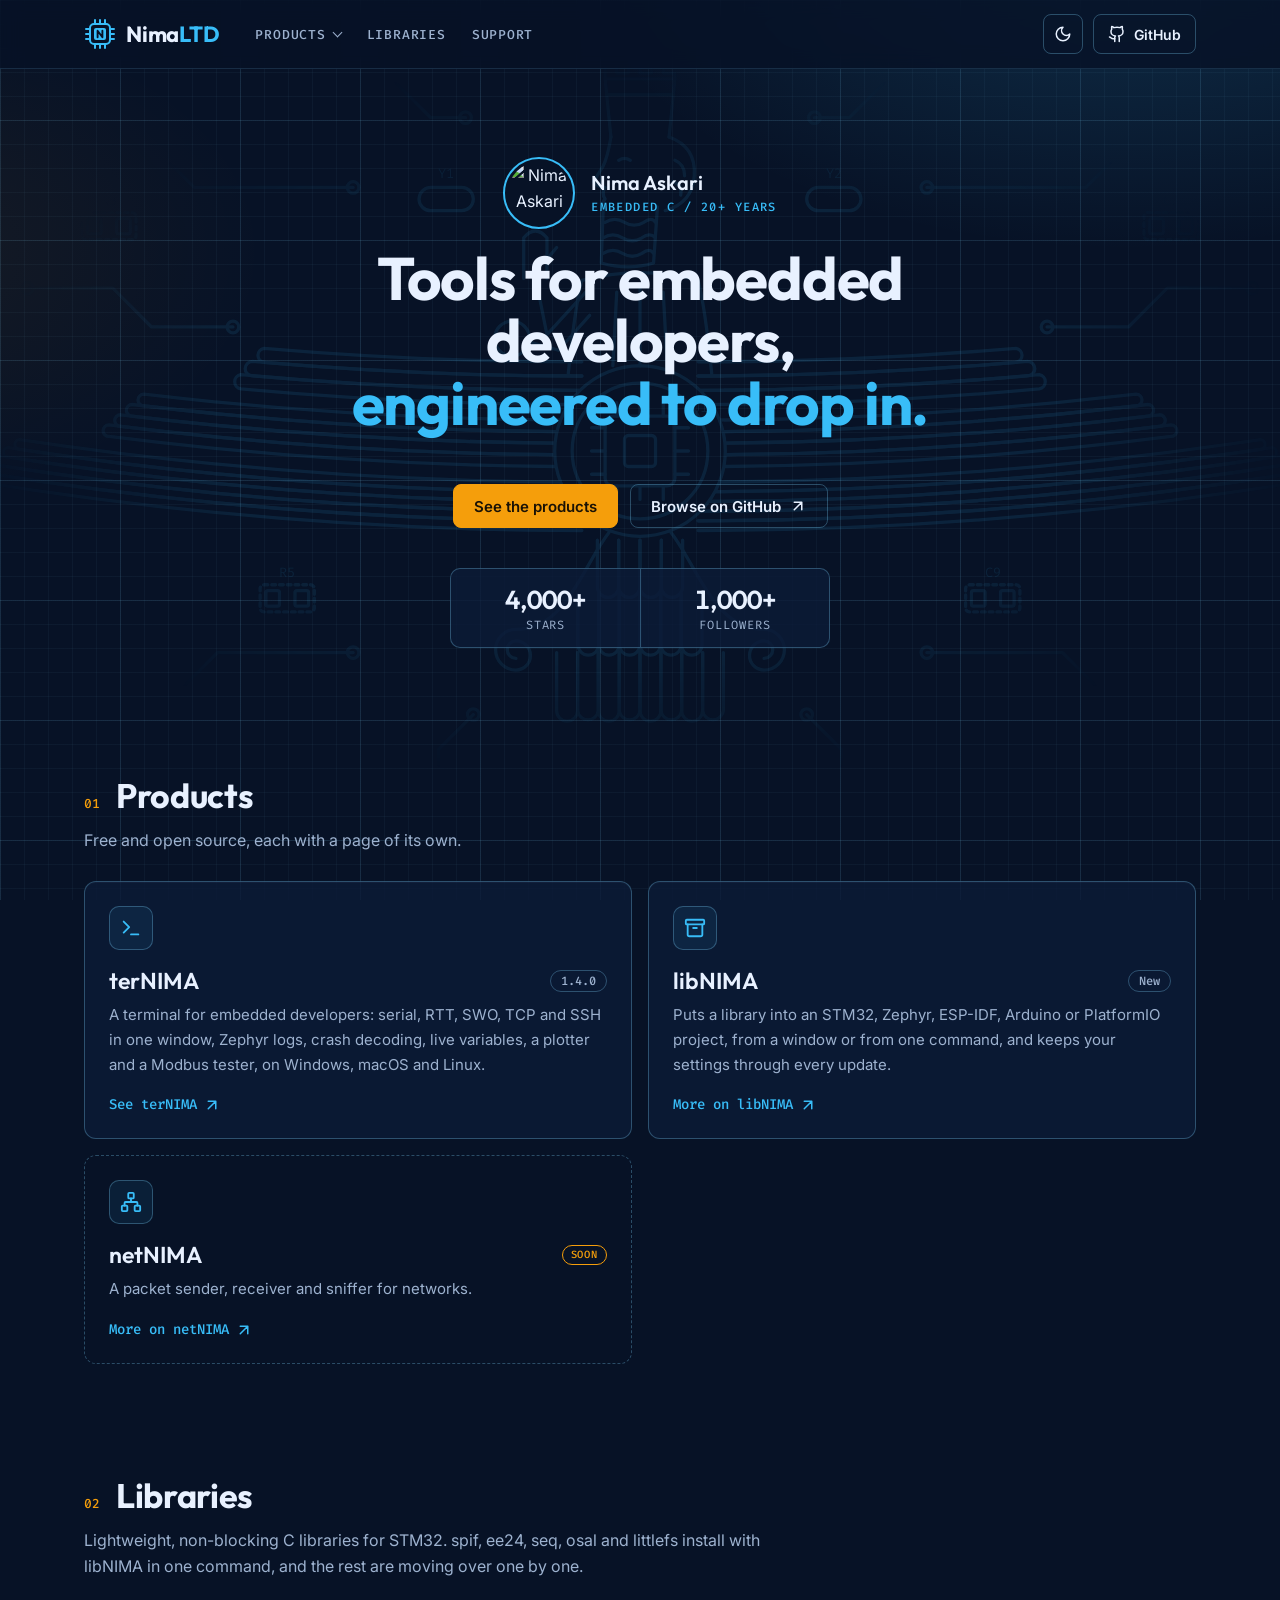
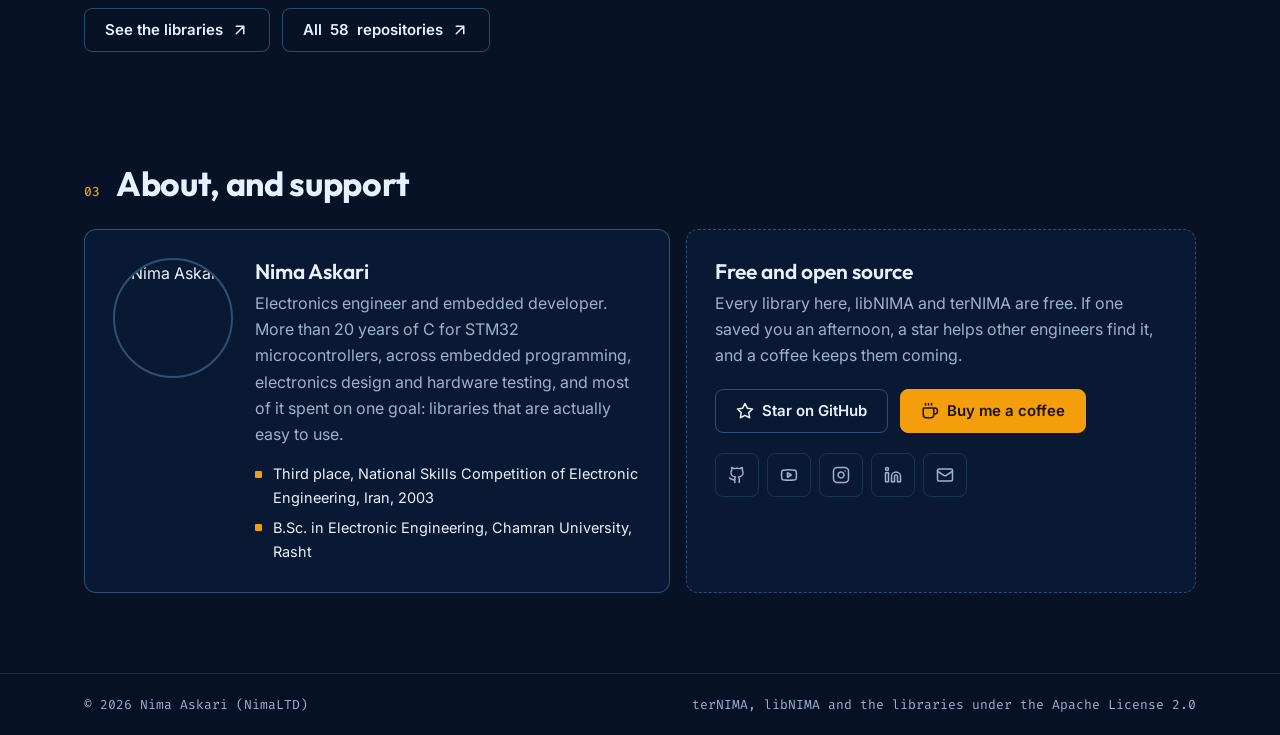
==== index.html @ 850c551d "lib-installer off the site: libNIMA takes its place Its two old addresses lead to the libNIMA page, " ====
<!doctype html>
<html lang="en">
<head>
<meta charset="utf-8">
<meta name="viewport" content="width=device-width, initial-scale=1">
<title>Nima Askari (NimaLTD) | terNIMA, libNIMA and embedded C libraries</title>
<meta name="description" content="terNIMA, a serial, RTT, SWO and TCP terminal for embedded developers, libNIMA, which puts a library into an STM32, Zephyr, ESP-IDF, Arduino or PlatformIO project with one command, and non-blocking C libraries for STM32. libNIMA and netNIMA are coming.">
<meta name="author" content="Nima Askari">
<link rel="canonical" href="https://nimaltd.github.io/">
<meta property="og:type" content="website">
<meta property="og:url" content="https://nimaltd.github.io/">
<meta property="og:title" content="Nima Askari (NimaLTD) | terNIMA, libNIMA and embedded C libraries">
<meta property="og:description" content="terNIMA, a serial, RTT, SWO and TCP terminal for embedded developers, libNIMA, which puts a library into an STM32, Zephyr, ESP-IDF, Arduino or PlatformIO project with one command, and non-blocking C libraries for STM32. libNIMA and netNIMA are coming.">
<meta property="og:image" content="https://github.com/nimaltd.png">
<meta name="twitter:card" content="summary">
<meta name="theme-color" content="#071226">
<link rel="icon" href="/assets/favicon.svg" type="image/svg+xml">
<script>
  /* Before anything is drawn, so the page never flashes the other theme. */
  document.documentElement.classList.add("js");
  try { var t = localStorage.getItem("theme"); if (t === "light" || t === "dark") document.documentElement.dataset.theme = t; } catch (e) {}
</script>
<script>
  /* Each product had its part of this page before: its old links lead to its own page now. */
  (function () {
    var moved = { ternima: "/ternima/", installers: "/libnima/", "your-library": "/libnima/",
      stm32: "/libnima/", zephyr: "/libnima/", esp32: "/libnima/",
      arduino: "/libnima/", pio: "/libnima/" };
    var to = moved[location.hash.slice(1)];
    if (to) location.replace(to);
  })();
</script>
<link rel="preconnect" href="https://fonts.googleapis.com">
<link rel="preconnect" href="https://fonts.gstatic.com" crossorigin>
<link href="https://fonts.googleapis.com/css2?family=Fira+Code:wght@400;500&family=Inter:wght@400;500;600&family=Outfit:wght@500;600;700&display=swap" rel="stylesheet">
<!-- ?v= is the version of the files in /assets: when one of them changes, raise it everywhere in the site at once, site.js too, so that no page is shown with an old copy of one. -->
<link rel="stylesheet" href="/assets/site.css?v=3">
<script src="/assets/site.js?v=3" defer></script>
</head>
<body>

<a class="skip" href="#main">Skip to the content</a>
<svg class="faravahar" viewBox="150 90 700 380" aria-hidden="true" focusable="false"><use href="/assets/faravahar.svg?v=3#faravahar"/></svg>

<!-- The same header is on every page: a change to the menu goes into each. -->
<header class="nav">
  <div class="wrap nav-row">
    <a class="logo" href="/" aria-label="NimaLTD, the home page">
      <svg class="mark" viewBox="0 0 32 32" aria-hidden="true" focusable="false">
        <path class="mark-pins" d="M11 2v4M16 2v4M21 2v4M11 26v4M16 26v4M21 26v4M2 11h4M2 16h4M2 21h4M26 11h4M26 16h4M26 21h4"/>
        <rect class="mark-body" x="6" y="6" width="20" height="20" rx="4"/>
        <rect class="mark-die" x="10" y="10" width="12" height="12" rx="2"/>
        <path class="mark-n" d="M13.6 19.2v-6.4l4.8 6.4v-6.4"/>
      </svg>
      <span class="word">Nima<em>LTD</em></span>
    </a>
    <nav class="nav-links" id="nav-links" aria-label="Site">
      <details class="menu-products">
        <summary>Products</summary>
        <ul class="menu-products-list">
          <li><a href="/ternima/"><b>terNIMA</b><span>A terminal for embedded developers</span></a></li>
          <li><a href="/libnima/"><b>libNIMA</b><span>A library into any project, from a window or a command</span></a></li>
          <li><a href="/netnima/"><b>netNIMA <em class="soon">Soon</em></b><span>Send, receive and sniff network packets</span></a></li>
        </ul>
      </details>
      <a href="/libraries/">Libraries</a>
      <a href="/#support">Support</a>
    </nav>
    <div class="nav-tools">
      <button class="icon-btn" id="theme" type="button" aria-label="Switch to the light theme">
        <svg class="ico ico-sun"><use href="/assets/icons.svg?v=3#i-sun"/></svg><svg class="ico ico-moon"><use href="/assets/icons.svg?v=3#i-moon"/></svg>
      </button>
      <a class="btn ghost small" href="https://github.com/nimaltd"><svg class="ico"><use href="/assets/icons.svg?v=3#i-github"/></svg><span>GitHub</span></a>
      <button class="icon-btn menu-btn" id="menu" type="button" aria-label="Open the menu" aria-expanded="false" aria-controls="nav-links">
        <svg class="ico"><use href="/assets/icons.svg?v=3#i-menu"/></svg>
      </button>
    </div>
  </div>
</header>

<main id="main">
  <section class="hero wrap" id="top">
    <div class="hero-text">
      <div class="who">
        <img src="https://github.com/nimaltd.png?size=200" width="72" height="72" alt="Nima Askari">
        <div><b>Nima Askari</b><span>Embedded C / 20+ years</span></div>
      </div>
      <h1>Tools for embedded developers, <span>engineered to drop in.</span></h1>
      <div class="ctas">
        <a class="btn amber" href="#products">See the products</a>
        <a class="btn ghost" href="https://github.com/nimaltd?tab=repositories">Browse on GitHub <svg class="ico"><use href="/assets/icons.svg?v=3#i-arrow"/></svg></a>
      </div>
      <dl class="meta">
        <div><dt>stars</dt><dd data-stat="stars">4,000+</dd></div>
        <div><dt>followers</dt><dd data-stat="followers">1,000+</dd></div>
      </dl>
    </div>
  </section>

  <section class="wrap sect" id="products">
    <div class="shead"><span class="n">01</span><h2>Products</h2></div>
    <p class="sub">Free and open source, each with a page of its own.</p>
    <div class="product-grid">
      <a class="product" href="/ternima/">
        <span class="product-icon"><svg class="ico"><use href="/assets/icons.svg?v=3#i-terminal"/></svg></span>
        <h3>terNIMA <span class="tag"><span data-ternima="version">1.4.0</span></span></h3>
        <p>A terminal for embedded developers: serial, RTT, SWO, TCP and SSH in one window, Zephyr logs, crash decoding, live variables, a plotter and a Modbus tester, on Windows, macOS and Linux.</p>
        <span class="next-go">See terNIMA <svg class="ico"><use href="/assets/icons.svg?v=3#i-arrow"/></svg></span>
      </a>
      <a class="product" href="/libnima/">
        <span class="product-icon"><svg class="ico"><use href="/assets/icons.svg?v=3#i-source"/></svg></span>
        <h3>libNIMA <span class="tag">New</span></h3>
        <p>Puts a library into an STM32, Zephyr, ESP-IDF, Arduino or PlatformIO project, from a window or from one command, and keeps your settings through every update.</p>
        <span class="next-go">More on libNIMA <svg class="ico"><use href="/assets/icons.svg?v=3#i-arrow"/></svg></span>
      </a>
      <a class="product later" href="/netnima/">
        <span class="product-icon"><svg class="ico"><use href="/assets/icons.svg?v=3#i-network"/></svg></span>
        <h3>netNIMA <em class="soon">Soon</em></h3>
        <p>A packet sender, receiver and sniffer for networks.</p>
        <span class="next-go">More on netNIMA <svg class="ico"><use href="/assets/icons.svg?v=3#i-arrow"/></svg></span>
      </a>
    </div>
  </section>

  <section class="wrap sect" id="libraries">
    <div class="shead"><span class="n">02</span><h2>Libraries</h2></div>
    <p class="sub">Lightweight, non-blocking C libraries for STM32. spif, ee24, seq, osal and littlefs install with <span class="nw">libNIMA</span> in one command, and the rest are moving over one by one.</p>
    <div class="ctas">
      <a class="btn ghost" href="/libraries/">See the libraries <svg class="ico"><use href="/assets/icons.svg?v=3#i-arrow"/></svg></a>
      <a class="btn ghost" href="https://github.com/nimaltd?tab=repositories">All <span data-stat="repos">58</span> repositories <svg class="ico"><use href="/assets/icons.svg?v=3#i-arrow"/></svg></a>
    </div>
  </section>

  <section class="wrap sect" id="support">
    <div class="shead"><span class="n">03</span><h2>About, and support</h2></div>
    <div class="about">
      <div class="me">
        <img src="https://github.com/nimaltd.png?size=240" width="120" height="120" alt="Nima Askari" loading="lazy">
        <div>
          <h3>Nima Askari</h3>
          <p>Electronics engineer and embedded developer. More than 20 years of C for STM32 microcontrollers, across embedded programming, electronics design and hardware testing, and most of it spent on one goal: libraries that are actually easy to use.</p>
          <ul class="facts">
            <li>Third place, National Skills Competition of Electronic Engineering, Iran, 2003</li>
            <li>B.Sc. in Electronic Engineering, Chamran University, Rasht</li>
          </ul>
        </div>
      </div>
      <div class="give">
        <h3>Free and open source</h3>
        <p>Every library here, <span class="nw">libNIMA</span> and terNIMA are free. If one saved you an afternoon, a star helps other engineers find it, and a coffee keeps them coming.</p>
        <div class="ctas">
          <a class="btn ghost" href="https://github.com/nimaltd?tab=repositories"><svg class="ico"><use href="/assets/icons.svg?v=3#i-star"/></svg>Star on GitHub</a>
          <a class="btn amber" href="https://ko-fi.com/nimaltd"><svg class="ico"><use href="/assets/icons.svg?v=3#i-coffee"/></svg>Buy me a coffee</a>
        </div>
        <ul class="social" aria-label="Elsewhere">
          <li><a href="https://github.com/nimaltd" aria-label="GitHub"><svg class="ico"><use href="/assets/icons.svg?v=3#i-github"/></svg></a></li>
          <li><a href="https://www.youtube.com/@nimaltd" aria-label="YouTube"><svg class="ico"><use href="/assets/icons.svg?v=3#i-youtube"/></svg></a></li>
          <li><a href="https://www.instagram.com/github.nimaltd" aria-label="Instagram"><svg class="ico"><use href="/assets/icons.svg?v=3#i-instagram"/></svg></a></li>
          <li><a href="https://linkedin.com/in/nimaltd" aria-label="LinkedIn"><svg class="ico"><use href="/assets/icons.svg?v=3#i-linkedin"/></svg></a></li>
          <li><a href="mailto:nima.askari@gmail.com" aria-label="Email"><svg class="ico"><use href="/assets/icons.svg?v=3#i-mail"/></svg></a></li>
        </ul>
      </div>
    </div>
  </section>
</main>

<footer class="foot">
  <div class="wrap foot-row">
    <span>&copy; <span id="year">2026</span> Nima Askari (NimaLTD)</span>
    <span>terNIMA, libNIMA and the libraries under the Apache License 2.0</span>
  </div>
</footer>

<div class="toast" id="toast" role="status" aria-live="polite"></div>

<script async src="https://pagead2.googlesyndication.com/pagead/js/adsbygoogle.js?client=ca-pub-7024038399630106"
     crossorigin="anonymous"></script>
</body>
</html>
---- assets/site.css ----
/*
 * nimaltd.github.io: the Blueprint look. Dark by default, with a light
 * theme on the same tokens. No build step: edit this file and push.
 */

:root {
  --bg: #071226;
  --panel: rgba(12, 28, 56, .78);
  --panel-solid: #0c1c38;
  --raise: rgba(56, 189, 248, .08);
  --line: rgba(125, 211, 252, .14);
  --line-2: rgba(125, 211, 252, .30);
  --grid-big: rgba(125, 211, 252, .10);
  --grid-small: rgba(125, 211, 252, .045);
  --glow-1: rgba(56, 189, 248, .18);
  --glow-2: rgba(245, 158, 11, .07);
  --ink: #e8f1ff;
  --muted: #9db2cf;
  --accent: #38bdf8;
  --amber: #f59e0b;
  --amber-hover: #fbbf24;
  --on-amber: #1a1205;
  --ok: #34d399;
  --comment: #7088ad;
  --nav-bg: rgba(7, 18, 38, .82);
  --shadow: 0 1px 0 rgba(255, 255, 255, .03) inset;
  --menu-shadow: 0 14px 34px rgba(0, 0, 0, .35);

  --head: "Outfit", system-ui, sans-serif;
  --sans: "Inter", system-ui, sans-serif;
  --mono: "Fira Code", ui-monospace, "Cascadia Code", Consolas, monospace;

  --radius: 12px;
  --wrap: 1160px;
  color-scheme: dark;
}

:root[data-theme="light"] {
  --bg: #f3f7fc;
  --panel: rgba(255, 255, 255, .86);
  --panel-solid: #ffffff;
  --raise: rgba(3, 105, 161, .07);
  --line: rgba(30, 64, 175, .12);
  --line-2: rgba(30, 64, 175, .24);
  --grid-big: rgba(37, 99, 235, .10);
  --grid-small: rgba(37, 99, 235, .045);
  --glow-1: rgba(56, 189, 248, .22);
  --glow-2: rgba(245, 158, 11, .10);
  --ink: #0b1b33;
  --muted: #475a76;
  --accent: #0369a1;
  --amber: #f59e0b;
  --amber-hover: #fbbf24;
  --on-amber: #1a1205;
  --ok: #047857;
  --comment: #64748b;
  --nav-bg: rgba(243, 247, 252, .86);
  --shadow: 0 1px 2px rgba(15, 23, 42, .04), 0 6px 20px rgba(15, 23, 42, .05);
  --menu-shadow: 0 14px 34px rgba(15, 23, 42, .16);
  color-scheme: light;
}

/* ------------------------------------------------------------------------ */
/* Base                                                                     */
/* ------------------------------------------------------------------------ */

* { box-sizing: border-box; }
html { scroll-behavior: smooth; -webkit-text-size-adjust: 100%; }
body {
  margin: 0;
  color: var(--ink);
  font: 16px/1.65 var(--sans);
  background-color: var(--bg);
  background-image:
    radial-gradient(900px 520px at 88% -8%, var(--glow-1), transparent 62%),
    radial-gradient(700px 420px at -12% 28%, var(--glow-2), transparent 60%),
    linear-gradient(var(--grid-big) 1px, transparent 1px),
    linear-gradient(90deg, var(--grid-big) 1px, transparent 1px),
    linear-gradient(var(--grid-small) 1px, transparent 1px),
    linear-gradient(90deg, var(--grid-small) 1px, transparent 1px);
  background-size: auto, auto, 120px 120px, 120px 120px, 24px 24px, 24px 24px;
  background-attachment: fixed;
  /* A short page, as one still to come, keeps its footer at the bottom. */
  display: flex;
  flex-direction: column;
  min-height: 100vh;
}
main { flex: 1; }
/* The Faravahar on a circuit board, from faravahar.svg, faint behind every page with its edges fading out.
   It stays in place as the page scrolls: in the middle of a short window, behind the home page's title in a
   tall one, and under all of the page as long as no box it is in has a z-index, a transform or a filter.
   Never much wider than the screen, so a phone shows it whole. */
.faravahar {
  position: fixed; z-index: -1; left: 50%; top: min(420px, 50%); width: min(1500px, 106vw); transform: translate(-50%, -50%);
  color: var(--accent); stroke-width: 1.7; stroke-linecap: round; stroke-linejoin: round; font-family: var(--mono);
  opacity: .1; pointer-events: none;
  -webkit-mask-image: radial-gradient(closest-side, #000 62%, transparent);
  mask-image: radial-gradient(closest-side, #000 62%, transparent);
}
:root[data-theme="light"] .faravahar { opacity: .126; }
a { color: inherit; }
img { max-width: 100%; display: block; }
code { font: .9em var(--mono); }
:focus-visible { outline: 2px solid var(--accent); outline-offset: 3px; border-radius: 4px; }
::selection { background: rgba(56, 189, 248, .3); }

.wrap { max-width: var(--wrap); margin: 0 auto; padding-left: 24px; padding-right: 24px; }
.ico { width: 18px; height: 18px; flex: none; fill: none; stroke: currentColor; stroke-width: 2; stroke-linecap: round; stroke-linejoin: round; }

.skip { position: absolute; left: 16px; top: -60px; z-index: 50; padding: 10px 14px; background: var(--amber); color: var(--on-amber); border-radius: 8px; font-weight: 600; text-decoration: none; }
.skip:focus { top: 12px; }

/* ------------------------------------------------------------------------ */
/* Buttons                                                                  */
/* ------------------------------------------------------------------------ */

.btn {
  display: inline-flex; align-items: center; justify-content: center; gap: 8px;
  min-height: 44px; padding: 10px 20px; border-radius: 8px;
  font: 600 15px var(--sans); text-decoration: none; cursor: pointer;
  border: 1px solid var(--line-2); background: transparent; color: var(--ink);
  transition: background-color .15s ease, border-color .15s ease, box-shadow .2s ease;
}
.btn.small { min-height: 40px; padding: 8px 14px; font-size: 14px; }
.btn.ghost:hover { background: var(--raise); border-color: var(--accent); }
.btn.amber { background: var(--amber); border-color: var(--amber); color: var(--on-amber); }
.btn.amber:hover { background: var(--amber-hover); box-shadow: 0 0 0 4px rgba(245, 158, 11, .2); }

.icon-btn {
  display: inline-grid; place-items: center; width: 40px; height: 40px;
  border-radius: 8px; border: 1px solid var(--line-2); background: transparent; color: var(--ink); cursor: pointer;
  transition: background-color .15s ease, border-color .15s ease;
}
.icon-btn:hover { background: var(--raise); border-color: var(--accent); }

/* ------------------------------------------------------------------------ */
/* Navigation                                                               */
/* ------------------------------------------------------------------------ */

.nav { position: sticky; top: 0; z-index: 20; background: var(--nav-bg); backdrop-filter: blur(10px); -webkit-backdrop-filter: blur(10px); border-bottom: 1px solid var(--line); }
.nav-row { display: flex; align-items: center; gap: 24px; height: 68px; }
.logo { display: flex; align-items: center; gap: 10px; text-decoration: none; color: var(--ink); }
.mark { width: 32px; height: 32px; flex: none; color: var(--accent); transition: transform .2s ease; }
.mark-pins { fill: none; stroke: currentColor; stroke-width: 2; stroke-linecap: round; }
.mark-body { fill: none; stroke: currentColor; stroke-width: 2; }
.mark-die { fill: currentColor; }
.mark-n { fill: none; stroke: var(--bg); stroke-width: 1.9; stroke-linecap: round; stroke-linejoin: round; }
.logo:hover .mark { transform: rotate(90deg); }
.word { font: 700 22px/1 var(--head); letter-spacing: -.01em; }
.word em { font-style: normal; color: var(--accent); }
/* The menu, at the left beside the logo: Products opens the list of them. */
.nav-links { display: flex; align-items: center; gap: 26px; margin-left: 12px; }
.nav-links a, .menu-products summary { font: 500 13px var(--mono); color: var(--muted); text-decoration: none; text-transform: uppercase; letter-spacing: .06em; padding: 8px 0; }
.nav-links a:hover, .menu-products summary:hover, .nav-links a[aria-current], .menu-products.current summary { color: var(--accent); }
.nav-tools { display: flex; align-items: center; gap: 10px; margin-left: auto; }
.menu-products { position: relative; }
.menu-products summary { display: flex; align-items: center; gap: 8px; cursor: pointer; list-style: none; }
.menu-products summary::-webkit-details-marker { display: none; }
.menu-products summary::after { content: ""; width: 6px; height: 6px; border: solid currentColor; border-width: 0 1.5px 1.5px 0; transform: translateY(-2px) rotate(45deg); transition: transform .15s ease; }
.menu-products[open] summary::after { transform: translateY(1px) rotate(-135deg); }
.menu-products-list { position: absolute; top: calc(100% + 16px); left: -14px; z-index: 30; width: 330px; margin: 0; padding: 6px; list-style: none; border: 1px solid var(--line-2); border-radius: var(--radius); background: var(--panel-solid); box-shadow: var(--menu-shadow); }
.nav-links .menu-products-list a { display: block; padding: 10px 12px; border-radius: 8px; text-transform: none; letter-spacing: 0; }
.nav-links .menu-products-list a:hover, .nav-links .menu-products-list a[aria-current] { background: var(--raise); }
.menu-products-list b { display: flex; align-items: center; gap: 8px; font: 600 16px var(--head); color: var(--ink); }
.menu-products-list span { display: block; margin-top: 2px; font: 13.5px/1.4 var(--sans); color: var(--muted); }
.soon { padding: 1px 8px; border: 1px solid var(--amber); border-radius: 999px; font: 500 10.5px/1.6 var(--mono); font-style: normal; letter-spacing: .08em; text-transform: uppercase; color: var(--amber); }
:root[data-theme="light"] .soon { color: #b45309; border-color: #b45309; }
.menu-btn { display: none; }
.ico-sun { display: none; }
:root[data-theme="light"] .ico-sun { display: block; }
:root[data-theme="light"] .ico-moon { display: none; }

/* ------------------------------------------------------------------------ */
/* Hero                                                                     */
/* ------------------------------------------------------------------------ */

.hero { display: flex; flex-direction: column; align-items: center; text-align: center; padding-top: 88px; padding-bottom: 72px; scroll-margin-top: 80px; }
.hero-text { display: flex; flex-direction: column; align-items: center; max-width: 820px; }
.news {
  display: inline-flex; align-items: center; gap: 10px; margin-bottom: 28px; padding: 6px 14px 6px 6px;
  border: 1px solid var(--line-2); border-radius: 999px; background: var(--panel);
  font-size: 14px; text-align: left; text-decoration: none; transition: border-color .15s ease;
}
.news:hover { border-color: var(--accent); }
.news b { flex: none; padding: 2px 10px; border-radius: 999px; background: var(--amber); color: var(--on-amber); font: 600 11px/1.6 var(--mono); letter-spacing: .08em; text-transform: uppercase; }
.news .ico { width: 16px; height: 16px; color: var(--accent); }
.who div { text-align: left; }
.who { display: flex; align-items: center; gap: 16px; }
.who img { width: 72px; height: 72px; flex: none; object-fit: cover; border-radius: 50%; padding: 3px; border: 2px solid var(--accent); background: var(--bg); }
.who b { display: block; font: 600 20px/1.2 var(--head); }
.who span { display: block; margin-top: 4px; font: 500 12px var(--mono); color: var(--accent); letter-spacing: .12em; text-transform: uppercase; }
h1 { font: 700 clamp(38px, 5.4vw, 60px)/1.04 var(--head); letter-spacing: -.02em; margin: 18px 0 20px; text-wrap: balance; }
h1 span { color: var(--accent); }
/* A name kept on one line keeps the title's own color. */
h1 span.nw { color: inherit; }
.lead { margin: 0 auto; max-width: 38em; font-size: 18px; color: var(--muted); text-wrap: balance; }
.ctas { display: flex; flex-wrap: wrap; gap: 12px; margin-top: 30px; }
.hero .ctas { justify-content: center; }
/* A product's own page: its name and what it is, then its sections. */
.page-hero { padding-top: 64px; padding-bottom: 24px; }
.page-hero h1 { font-size: clamp(34px, 4.8vw, 54px); }
span.news { cursor: default; }
span.news:hover { border-color: var(--line-2); }

.meta { display: grid; grid-template-columns: repeat(2, minmax(0, 1fr)); margin: 40px auto 0; width: 100%; max-width: 380px; border: 1px solid var(--line-2); border-radius: 10px; background: var(--panel); }
.meta div { padding: 14px 20px; display: flex; flex-direction: column-reverse; }
.meta div + div { border-left: 1px solid var(--line-2); }
.meta dt { font: 12px var(--mono); color: var(--muted); text-transform: uppercase; letter-spacing: .08em; }
.meta dd { margin: 0; font: 600 26px/1.3 var(--head); font-variant-numeric: tabular-nums; }

.board { position: relative; margin: 0; padding: 26px 22px 20px; border: 1px solid var(--line-2); border-radius: var(--radius); background: var(--panel); box-shadow: var(--shadow); }
.board figcaption { position: absolute; top: -10px; left: 18px; padding: 0 8px; background: var(--bg); color: var(--accent); font: 500 11px var(--mono); letter-spacing: .1em; }
/* No code box ever scrolls sideways: at a width where a line does not fit, it wraps. */
.board pre { margin: 0; white-space: pre-wrap; overflow-wrap: anywhere; font: 13px/1.75 var(--mono); color: var(--ink); }
.p, .k { color: var(--ok); }
.g { color: var(--amber); }
:root[data-theme="light"] .g { color: #b45309; }
.c { color: var(--comment); }

/* ------------------------------------------------------------------------ */
/* Sections                                                                 */
/* ------------------------------------------------------------------------ */

.sect { padding-top: 56px; padding-bottom: 56px; scroll-margin-top: 72px; }
.shead { display: flex; align-items: baseline; gap: 16px; }
.shead .n { font: 500 13px var(--mono); color: var(--amber); }
:root[data-theme="light"] .shead .n { color: #b45309; }
h2 { margin: 0; font: 700 clamp(26px, 3.4vw, 34px)/1.2 var(--head); letter-spacing: -.01em; }
.sub { margin: 10px 0 28px; max-width: 46em; color: var(--muted); }

/* The installer picker */
.rail { display: grid; grid-template-columns: repeat(5, minmax(0, 1fr)); border: 1px solid var(--line-2); border-radius: var(--radius) var(--radius) 0 0; background: var(--panel); overflow: hidden; }
.rail-tab {
  display: flex; flex-direction: column; gap: 4px; padding: 18px 20px; min-height: 44px;
  text-align: left; font: inherit; color: var(--ink); background: transparent; cursor: pointer;
  border: 0; border-right: 1px solid var(--line); transition: background-color .15s ease, box-shadow .15s ease;
}
.rail-tab:last-child { border-right: 0; }
.rail-tab b { font: 600 17px var(--head); }
.rail-tab span { font-size: 13.5px; color: var(--muted); }
.rail-tab:hover { background: var(--raise); }
.rail-tab[aria-selected="true"] { background: var(--raise); box-shadow: inset 0 3px 0 var(--accent); }
.rail-tab:focus-visible { outline-offset: -3px; }

.panels { border: 1px solid var(--line-2); border-top: 0; border-radius: 0 0 var(--radius) var(--radius); background: var(--panel); }
.ipanel { display: grid; grid-template-columns: minmax(0, 1fr) minmax(0, 1.2fr); gap: 32px; padding: 30px; }
.js .ipanel:not(.on) { display: none; }
.ipanel + .ipanel { border-top: 1px solid var(--line); }
.js .ipanel + .ipanel { border-top: 0; }
.ipanel h3 { margin: 0 0 6px; font: 600 22px var(--head); }
.ipanel p { margin: 0; color: var(--muted); }
.ipanel ul { margin: 16px 0 0; padding: 0; list-style: none; display: grid; gap: 8px; }
.ipanel li { position: relative; padding-left: 22px; }
.ipanel li::before { content: ""; position: absolute; left: 2px; top: .62em; width: 8px; height: 8px; border: 2px solid var(--accent); border-radius: 2px; }
.links { display: flex; flex-wrap: wrap; gap: 8px 20px; margin-top: 20px; }
.links a { font: 500 14px var(--mono); color: var(--accent); text-decoration: none; border-bottom: 1px solid transparent; }
.links a:hover { border-bottom-color: currentColor; }
.sub + .top-links { margin: -14px 0 28px; }

.cmd { position: relative; align-self: start; padding: 18px 20px; border: 1px solid var(--line-2); border-radius: 10px; background: var(--bg); }
.cmd pre { margin: 0; white-space: pre-wrap; overflow-wrap: anywhere; font: 14px/1.9 var(--mono); }
/* A long first line ends before the copy button rather than under it. */
.cmd .copy + pre { padding-right: 44px; }
/* Code shows the characters typed: Fira Code would draw the x of 0x2000 as a times sign, and -> as an
   arrow. After the rules above, as their font shorthand turns the ligatures on again. */
code, .cmd pre, .board pre { font-variant-ligatures: none; }
/* A command breaks only between words, never inside one at a hyphen. */
.nw { white-space: nowrap; }
.cmd-note { margin: 14px 0 0 !important; padding-top: 12px; border-top: 1px dashed var(--line-2); font-size: 14px; }

.copy {
  position: absolute; top: 10px; right: 10px; display: grid; place-items: center; width: 36px; height: 36px;
  border-radius: 8px; border: 1px solid var(--line-2); background: var(--panel-solid); color: var(--muted); cursor: pointer;
  transition: color .15s ease, border-color .15s ease;
}
.copy:hover { color: var(--accent); border-color: var(--accent); }
.copy.done { color: var(--ok); border-color: var(--ok); }
.copy .ico { width: 16px; height: 16px; }

.features { list-style: none; margin: 24px 0 0; padding: 0; display: grid; grid-template-columns: repeat(3, minmax(0, 1fr)); gap: 16px; }
.features li { display: flex; gap: 14px; padding: 18px; border: 1px solid var(--line); border-radius: 10px; background: var(--panel); }
.features .ico { width: 22px; height: 22px; color: var(--accent); margin-top: 2px; }
.features b { display: block; font: 600 16px var(--head); }
.features span { display: block; margin-top: 4px; font-size: 14.5px; color: var(--muted); }

/* terNIMA */
.tn { display: grid; grid-template-columns: minmax(0, 1.55fr) minmax(0, 1fr); gap: 16px; align-items: start; }
.shot { margin: 0; border: 1px solid var(--line-2); border-radius: var(--radius); background: var(--panel); box-shadow: var(--shadow); overflow: hidden; }
/* The screenshots lie on one another, and the one shown fades in. */
.slides { position: relative; aspect-ratio: 1200 / 760; background: #0d1117; }
.slide { position: absolute; inset: 0; width: 100%; height: 100%; opacity: 0; transition: opacity .45s ease; }
.slide.on { opacity: 1; }
.shot figcaption { display: flex; flex-wrap: wrap; align-items: center; justify-content: space-between; gap: 6px 14px; padding: 8px 10px 8px 16px; border-top: 1px solid var(--line); font: 13px var(--mono); color: var(--muted); }
.slide-caption { min-width: 0; }
.slide-tools { display: flex; align-items: center; gap: 2px; }
.slide-tools:empty { display: none; }
.slide-dot { display: grid; place-items: center; width: 24px; height: 24px; padding: 0; border: 0; border-radius: 6px; background: transparent; cursor: pointer; }
.slide-dot::before { content: ""; width: 8px; height: 8px; border-radius: 50%; background: var(--line-2); transition: background-color .15s ease, transform .15s ease; }
.slide-dot:hover::before { background: var(--muted); }
.slide-dot[aria-current="true"]::before { background: var(--accent); transform: scale(1.3); }
.slide-pause { display: grid; place-items: center; width: 28px; height: 28px; margin-left: 6px; padding: 0; border: 1px solid var(--line-2); border-radius: 6px; background: transparent; color: var(--muted); cursor: pointer; transition: color .15s ease, border-color .15s ease; }
.slide-pause:hover { color: var(--accent); border-color: var(--accent); }
.slide-pause .ico { width: 12px; height: 12px; fill: currentColor; stroke: none; }
.get { padding: 24px; border: 1px solid var(--line-2); border-radius: var(--radius); background: var(--panel); box-shadow: var(--shadow); }
.get-head { display: flex; justify-content: space-between; align-items: baseline; gap: 12px; }
.get h3 { margin: 0; font: 600 21px var(--head); }
.get > p { margin: 6px 0 0; font-size: 14.5px; color: var(--muted); }
.os { list-style: none; margin: 18px 0 0; padding: 0; display: grid; gap: 10px; }
.os li { display: flex; flex-wrap: wrap; align-items: center; justify-content: space-between; gap: 10px 16px; padding: 14px; border: 1px solid var(--line); border-radius: 10px; background: var(--bg); }
.os li.mine { border-color: var(--accent); }
.os b { display: block; font: 600 16px var(--head); }
.os .mine b::after { content: "this computer"; margin-left: 10px; font: 500 11px var(--mono); color: var(--accent); letter-spacing: .06em; text-transform: uppercase; }
.os span { display: block; font-size: 13.5px; color: var(--muted); }
.os-files { display: flex; flex-wrap: wrap; gap: 6px; }
.unsigned { margin-top: 16px; font-size: 14.5px; color: var(--muted); }
.unsigned summary { min-height: 32px; cursor: pointer; color: var(--ink); font-weight: 600; }
.unsigned ul { margin: 6px 0 0; padding-left: 18px; display: grid; gap: 6px; }
.unsigned b, .unsigned code { color: var(--ink); }
.get .links { margin-top: 14px; }
.tn + .features { margin-top: 16px; }

/* Products, on the home page: a card each, the ones still to come dashed. */
.product-grid { display: grid; grid-template-columns: repeat(2, minmax(0, 1fr)); gap: 16px; }
.product { display: flex; flex-direction: column; padding: 24px; border: 1px solid var(--line-2); border-radius: var(--radius); background: var(--panel); box-shadow: var(--shadow); text-decoration: none; transition: border-color .15s ease, transform .15s ease; }
.product:hover { border-color: var(--accent); transform: translateY(-2px); }
.product.later { border-style: dashed; background: transparent; box-shadow: none; }
.product-icon { display: grid; place-items: center; width: 44px; height: 44px; border: 1px solid var(--line-2); border-radius: 10px; background: var(--raise); color: var(--accent); }
.product-icon .ico { width: 22px; height: 22px; }
.product h3 { display: flex; align-items: center; justify-content: space-between; gap: 12px; margin: 16px 0 0; font: 600 23px var(--head); }
.product p { margin: 8px 0 18px; font-size: 15px; color: var(--muted); }
.product .next-go { margin-top: auto; }
.tag { padding: 2px 10px; border: 1px solid var(--line-2); border-radius: 999px; font: 500 12px var(--mono); color: var(--muted); }
#libraries .ctas { margin-top: 0; }
.get { scroll-margin-top: 84px; }

/* Libraries */
.libs { display: grid; grid-template-columns: repeat(3, minmax(0, 1fr)); gap: 16px; }
.lib { display: flex; flex-direction: column; padding: 22px; border: 1px solid var(--line-2); border-radius: 10px; background: var(--panel); box-shadow: var(--shadow); transition: border-color .15s ease, transform .15s ease; }
.lib:hover { border-color: var(--accent); transform: translateY(-2px); }
.lib h3 { display: flex; justify-content: space-between; align-items: baseline; gap: 12px; margin: 0; font: 600 21px var(--head); }
.lib h3 a { text-decoration: none; }
.lib h3 a:hover { color: var(--accent); }
.lib.next { border-style: dashed; text-decoration: none; justify-content: center; background: transparent; box-shadow: none; }
.lib.next code { color: var(--ink); }
.next-go { display: inline-flex; align-items: center; gap: 6px; font: 500 14px var(--mono); color: var(--accent); }
.stars { display: inline-flex; align-items: center; gap: 5px; font: 500 13px var(--mono); color: var(--amber); }
:root[data-theme="light"] .stars { color: #b45309; }
.stars .ico { width: 14px; height: 14px; fill: currentColor; stroke: none; }
.stars:has(span:empty) { display: none; }
.lib p { margin: 8px 0 14px; font-size: 15px; color: var(--muted); }
.chips { list-style: none; margin: 0 0 16px; padding: 0; display: flex; flex-wrap: wrap; gap: 6px; }
.chips li { font: 500 12px var(--mono); padding: 3px 9px; border-radius: 999px; border: 1px solid var(--line-2); color: var(--muted); }
.line-cmd { position: relative; margin-top: auto; padding: 10px 52px 10px 12px; border-radius: 8px; border: 1px solid var(--line); background: var(--bg); overflow-wrap: anywhere; }
.line-cmd code { font-size: 12.5px; color: var(--ok); }
.line-cmd .copy { top: 50%; right: 6px; width: 32px; height: 32px; transform: translateY(-50%); }

.more-title { margin: 44px 0 14px; font: 600 18px var(--head); }
.more { list-style: none; margin: 0; padding: 0; display: grid; grid-template-columns: repeat(3, minmax(0, 1fr)); gap: 10px; }
.more a { display: grid; grid-template-columns: minmax(0, 1fr) auto; gap: 2px 12px; padding: 14px 16px; border: 1px solid var(--line); border-radius: 10px; background: var(--panel); text-decoration: none; transition: border-color .15s ease; }
.more a:hover { border-color: var(--accent); }
.more b { font: 600 15px var(--mono); }
.more span { grid-column: 1; font-size: 13.5px; color: var(--muted); }
.more em { grid-column: 2; grid-row: 1 / span 2; align-self: center; font: 500 13px var(--mono); font-style: normal; color: var(--amber); }
:root[data-theme="light"] .more em { color: #b45309; }
.more em::before { content: "\2605  "; }
.all { margin: 22px 0 0; }

/* Your library */
.split { display: grid; grid-template-columns: minmax(0, 1fr) minmax(0, 1fr); gap: 40px; align-items: start; margin-top: 24px; }
.split-text p { margin: 0 0 14px; color: var(--muted); }
.split-text code { color: var(--ink); }
.docs { margin-top: 22px !important; color: var(--ink) !important; font-weight: 600; }
.doc-links { list-style: none; margin: 0; padding: 0; display: flex; flex-wrap: wrap; gap: 8px; }
.doc-links a { display: inline-block; padding: 7px 12px; border: 1px solid var(--line-2); border-radius: 8px; font: 500 13px var(--mono); color: var(--accent); text-decoration: none; }
.doc-links a:hover { background: var(--raise); }

/* About and support */
.about { display: grid; grid-template-columns: minmax(0, 1.15fr) minmax(0, 1fr); gap: 16px; margin-top: 24px; }
.me, .give { padding: 28px; border-radius: var(--radius); background: var(--panel); }
.me { display: flex; gap: 22px; border: 1px solid var(--line-2); }
.me img { width: 120px; height: 120px; object-fit: cover; border-radius: 50%; border: 2px solid var(--line-2); flex: none; }
.me h3, .give h3 { margin: 0 0 6px; font: 600 21px var(--head); }
.me p, .give p { margin: 0; color: var(--muted); }
.facts { margin: 14px 0 0; padding: 0; list-style: none; display: grid; gap: 6px; font-size: 14.5px; }
.facts li { position: relative; padding-left: 18px; }
.facts li::before { content: ""; position: absolute; left: 0; top: .6em; width: 7px; height: 7px; background: var(--amber); border-radius: 1px; }
.give { border: 1px dashed var(--line-2); }
.give .ctas { margin-top: 20px; }
.social { list-style: none; margin: 20px 0 0; padding: 0; display: flex; gap: 8px; }
.social a { display: grid; place-items: center; width: 44px; height: 44px; border-radius: 8px; border: 1px solid var(--line); color: var(--muted); transition: color .15s ease, border-color .15s ease; }
.social a:hover { color: var(--accent); border-color: var(--accent); }

.foot { border-top: 1px solid var(--line); margin-top: 24px; background: var(--nav-bg); }
.foot-row { display: flex; flex-wrap: wrap; justify-content: space-between; gap: 8px 24px; padding-top: 22px; padding-bottom: 22px; font: 13px var(--mono); color: var(--muted); }

.toast { position: fixed; left: 50%; bottom: 24px; z-index: 40; transform: translate(-50%, 20px); opacity: 0; pointer-events: none; padding: 10px 16px; border-radius: 8px; background: var(--panel-solid); border: 1px solid var(--ok); color: var(--ink); font: 500 14px var(--sans); transition: opacity .2s ease, transform .2s ease; }
.toast.show { opacity: 1; transform: translate(-50%, 0); }

/* ------------------------------------------------------------------------ */
/* Help pages                                                               */
/* ------------------------------------------------------------------------ */

/* What is on the page, at the left, in view while the text beside it scrolls. */
.help { display: grid; grid-template-columns: 210px minmax(0, 1fr); gap: 56px; align-items: start; padding-top: 24px; padding-bottom: 56px; }
.help-toc { position: sticky; top: 92px; max-height: calc(100vh - 116px); overflow-y: auto; overscroll-behavior: contain; }
.help-toc b { display: block; margin-bottom: 10px; font: 500 12px var(--mono); color: var(--muted); text-transform: uppercase; letter-spacing: .08em; }
.help-toc ol { list-style: none; margin: 0; padding: 0; border-left: 1px solid var(--line-2); }
.help-toc a { display: block; margin-left: -1px; padding: 6px 0 6px 14px; border-left: 2px solid transparent; font-size: 14.5px; line-height: 1.4; color: var(--muted); text-decoration: none; }
.help-toc a:hover { color: var(--ink); }
.help-toc a[aria-current] { color: var(--accent); border-left-color: var(--accent); }

.help-body { max-width: 800px; }
.help-body section { padding-bottom: 44px; scroll-margin-top: 84px; }
.help-body section + section { padding-top: 44px; border-top: 1px solid var(--line); }
.help-body h2 { margin-bottom: 16px; }
.help-body h3 { margin: 28px 0 8px; font: 600 19px/1.3 var(--head); }
.help-body p, .help-body li { line-height: 1.7; }
.help-body ul, .help-body ol { padding-left: 22px; }
.help-body li + li { margin-top: 6px; }
.help-body li::marker { color: var(--accent); }
.help-body .cmd { margin: 18px 0; }
/* What a command printed, under it. */
.cmd .out { color: var(--muted); }
.help-body figure { margin: 26px 0; border: 1px solid var(--line-2); border-radius: var(--radius); background: var(--panel); box-shadow: var(--shadow); overflow: hidden; }
.help-body figure img { display: block; width: 100%; height: auto; }
.help-body figcaption { padding: 9px 16px; border-top: 1px solid var(--line); font: 13px var(--mono); color: var(--muted); }
.help-body table { width: 100%; margin: 18px 0; border-collapse: collapse; font-size: 15px; }
.help-body th, .help-body td { padding: 10px 12px; border-bottom: 1px solid var(--line); text-align: left; vertical-align: top; overflow-wrap: anywhere; }
.help-body th { font: 500 12px var(--mono); color: var(--muted); text-transform: uppercase; letter-spacing: .08em; }
.note { margin: 20px 0; padding: 14px 18px; border: 1px solid var(--line-2); border-left: 3px solid var(--amber); border-radius: 10px; background: var(--panel); }
.note p { margin: 0; }
kbd { display: inline-block; min-width: 1.7em; padding: 0 6px; border: 1px solid var(--line-2); border-bottom-width: 2px; border-radius: 5px; background: var(--panel-solid); font: 500 .8em/1.6 var(--mono); font-variant-ligatures: none; color: var(--ink); text-align: center; white-space: nowrap; }

/* ------------------------------------------------------------------------ */
/* Smaller screens                                                          */
/* ------------------------------------------------------------------------ */

@media (max-width: 1140px) {
  .libs, .more { grid-template-columns: repeat(2, minmax(0, 1fr)); }
}

@media (max-width: 1100px) {
  .ipanel { grid-template-columns: minmax(0, 1fr); }
}

@media (max-width: 1000px) {
  .rail { grid-template-columns: repeat(3, minmax(0, 1fr)); }
  .rail-tab { border-bottom: 1px solid var(--line); }
  .features, .libs, .more { grid-template-columns: repeat(2, minmax(0, 1fr)); }
  .tn { grid-template-columns: minmax(0, 1fr); }
}

@media (max-width: 860px) {
  .ipanel, .split, .about { grid-template-columns: minmax(0, 1fr); }
  .hero { padding-top: 48px; padding-bottom: 40px; }
  .menu-btn { display: inline-grid; }
  .nav-links {
    display: none; position: absolute; left: 0; right: 0; top: 68px; flex-direction: column; align-items: stretch; gap: 0;
    margin-left: 0; padding: 8px 24px 16px; background: var(--bg); border-bottom: 1px solid var(--line-2);
  }
  .nav-links.open { display: flex; }
  .nav-links > a, .menu-products summary { padding: 12px 0; border-bottom: 1px solid var(--line); }
  /* Products opens in place, under its name. */
  .menu-products-list { position: static; width: auto; margin: 4px 0 6px; padding: 0; border: 0; background: transparent; box-shadow: none; }
  .nav-tools .btn span { display: none; }
  .page-hero { padding-top: 40px; padding-bottom: 8px; }
  /* The contents of a help page go above its text, in two columns. */
  .help { grid-template-columns: minmax(0, 1fr); gap: 32px; padding-top: 8px; }
  .help-toc { position: static; max-height: none; padding: 16px 18px; border: 1px solid var(--line-2); border-radius: var(--radius); background: var(--panel); }
  .help-toc ol { columns: 2; column-gap: 24px; border-left: 0; }
  .help-toc li { break-inside: avoid; }
  .help-toc a { margin-left: 0; padding: 5px 0; border-left: 0; }
}

@media (max-width: 800px) {
  .libs, .product-grid { grid-template-columns: minmax(0, 1fr); }
}

@media (max-width: 600px) {
  .wrap { padding-left: 16px; padding-right: 16px; }
  .sect { padding-top: 40px; padding-bottom: 40px; }
  .hero { padding-bottom: 24px; }
  /* The Faravahar is small on a phone: bolder lines, and less of it fading out, so it still shows. */
  .faravahar {
    stroke-width: 2.6;
    -webkit-mask-image: radial-gradient(closest-side, #000 78%, transparent);
    mask-image: radial-gradient(closest-side, #000 78%, transparent);
  }
  .rail { grid-template-columns: repeat(2, minmax(0, 1fr)); }
  .rail-tab { padding: 14px 16px; }
  .rail-tab span { display: none; }
  .features, .libs, .more { grid-template-columns: minmax(0, 1fr); }
  .cmd pre, .board pre { font-size: 12.5px; }
  .cmd { padding: 14px; }
  /* Floated, so only the lines beside it make room for it. */
  .cmd .copy { position: static; float: right; margin: 0 0 6px 10px; width: 34px; height: 34px; }
  .cmd .copy + pre { padding-right: 0; }
  .ipanel { padding: 16px; }
  .lib { padding: 18px; }
  .get { padding: 18px; }
  .os li { padding: 12px; }
  .news { margin-bottom: 22px; font-size: 13px; }
  .meta div { padding: 12px 14px; }
  .meta dd { font-size: 21px; }
  .me { flex-direction: column; }
  .help-toc a { font-size: 13.5px; }
  .help-body section { padding-bottom: 32px; }
  .help-body section + section { padding-top: 32px; }
  .help-body table { font-size: 14px; }
  .help-body th, .help-body td { padding: 8px 6px; }
}

@media (prefers-reduced-motion: reduce) {
  html { scroll-behavior: auto; }
  *, *::before, *::after { transition: none !important; }
  .lib:hover, .product:hover { transform: none; }
}

/* Narrower than any whole word: then a word may break too. */
@media (max-width: 360px) {
  .nw { white-space: normal; }
}
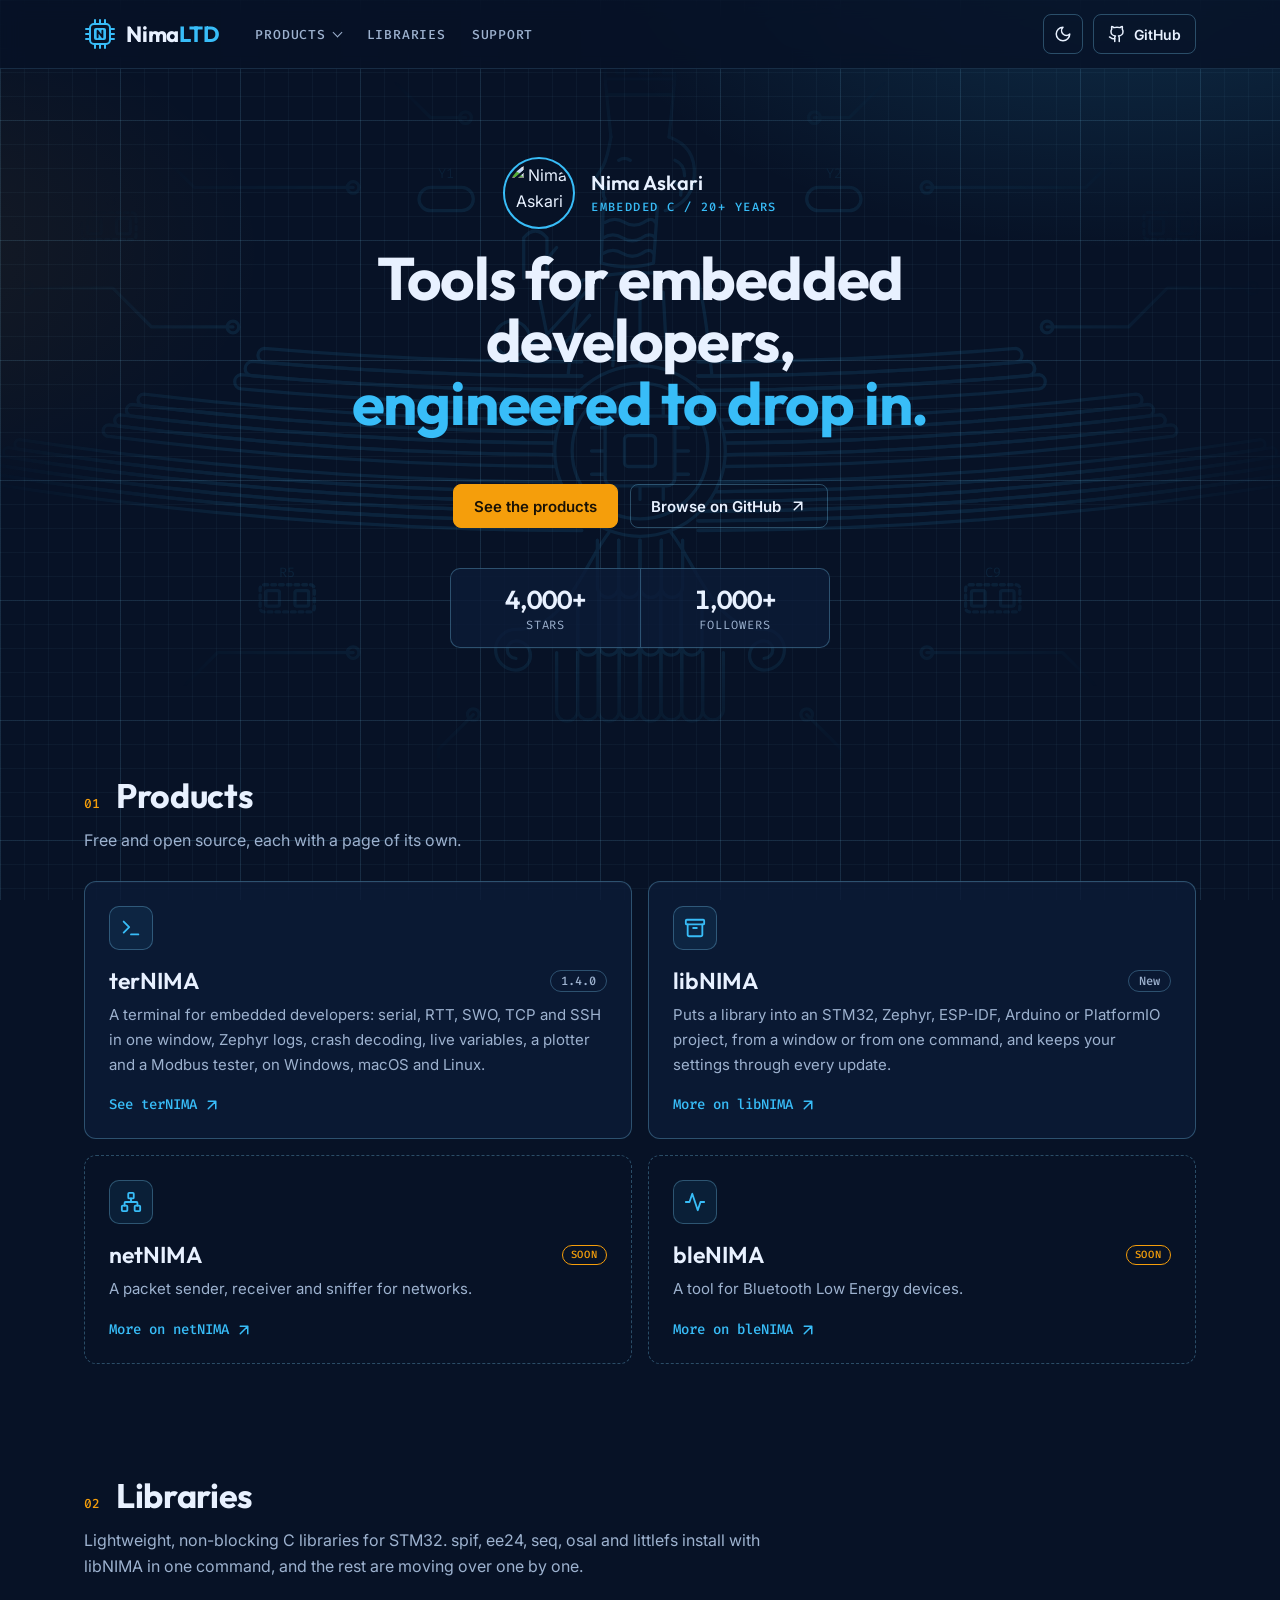
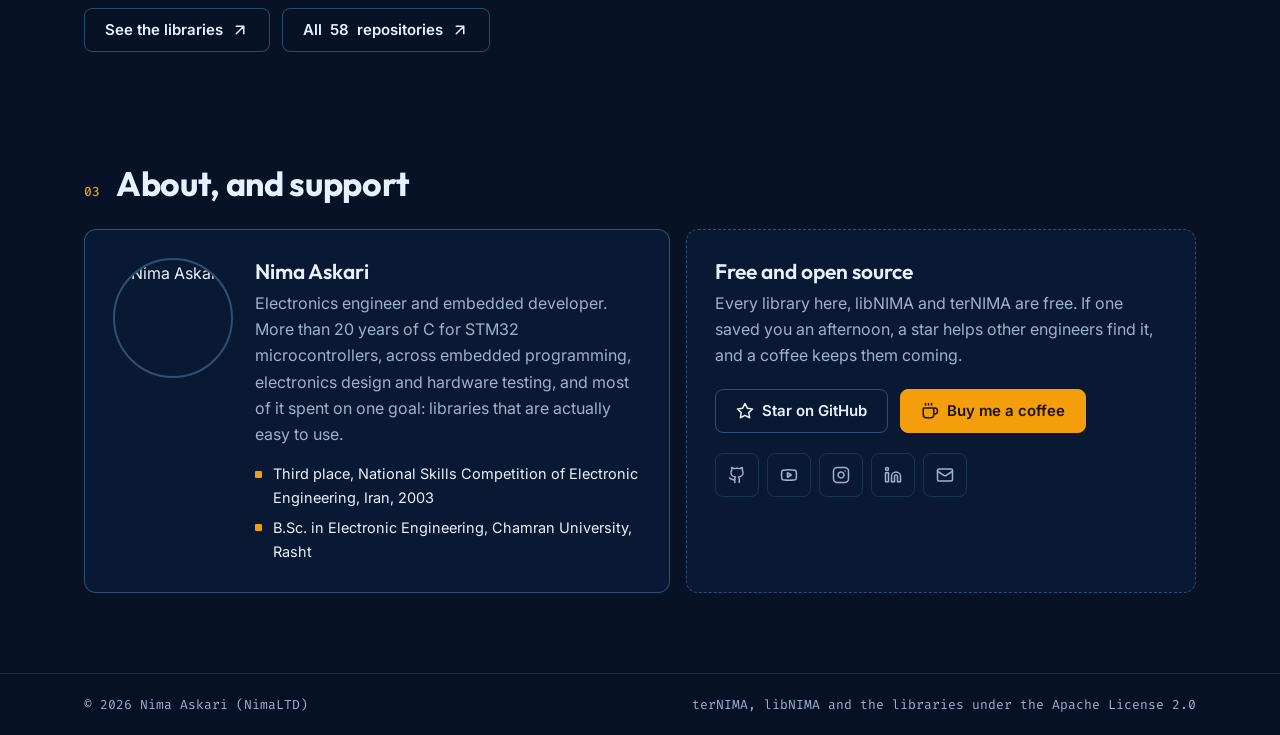
==== commit 0f524292: "bleNIMA on the site, coming soon Co-Authored-By: Claude Opus 5.5 <noreply@anthropic.com>" ====
--- a/index.html
+++ b/index.html
@@ -61,6 +61,7 @@
           <li><a href="/ternima/"><b>terNIMA</b><span>A terminal for embedded developers</span></a></li>
           <li><a href="/libnima/"><b>libNIMA</b><span>A library into any project, from a window or a command</span></a></li>
           <li><a href="/netnima/"><b>netNIMA <em class="soon">Soon</em></b><span>Send, receive and sniff network packets</span></a></li>
+          <li><a href="/blenima/"><b>bleNIMA <em class="soon">Soon</em></b><span>A tool for Bluetooth Low Energy</span></a></li>
         </ul>
       </details>
       <a href="/libraries/">Libraries</a>
@@ -118,6 +119,12 @@
         <h3>netNIMA <em class="soon">Soon</em></h3>
         <p>A packet sender, receiver and sniffer for networks.</p>
         <span class="next-go">More on netNIMA <svg class="ico"><use href="/assets/icons.svg?v=3#i-arrow"/></svg></span>
+      </a>
+      <a class="product later" href="/blenima/">
+        <span class="product-icon"><svg class="ico"><use href="/assets/icons.svg?v=3#i-activity"/></svg></span>
+        <h3>bleNIMA <em class="soon">Soon</em></h3>
+        <p>A tool for Bluetooth Low Energy devices.</p>
+        <span class="next-go">More on bleNIMA <svg class="ico"><use href="/assets/icons.svg?v=3#i-arrow"/></svg></span>
       </a>
     </div>
   </section>
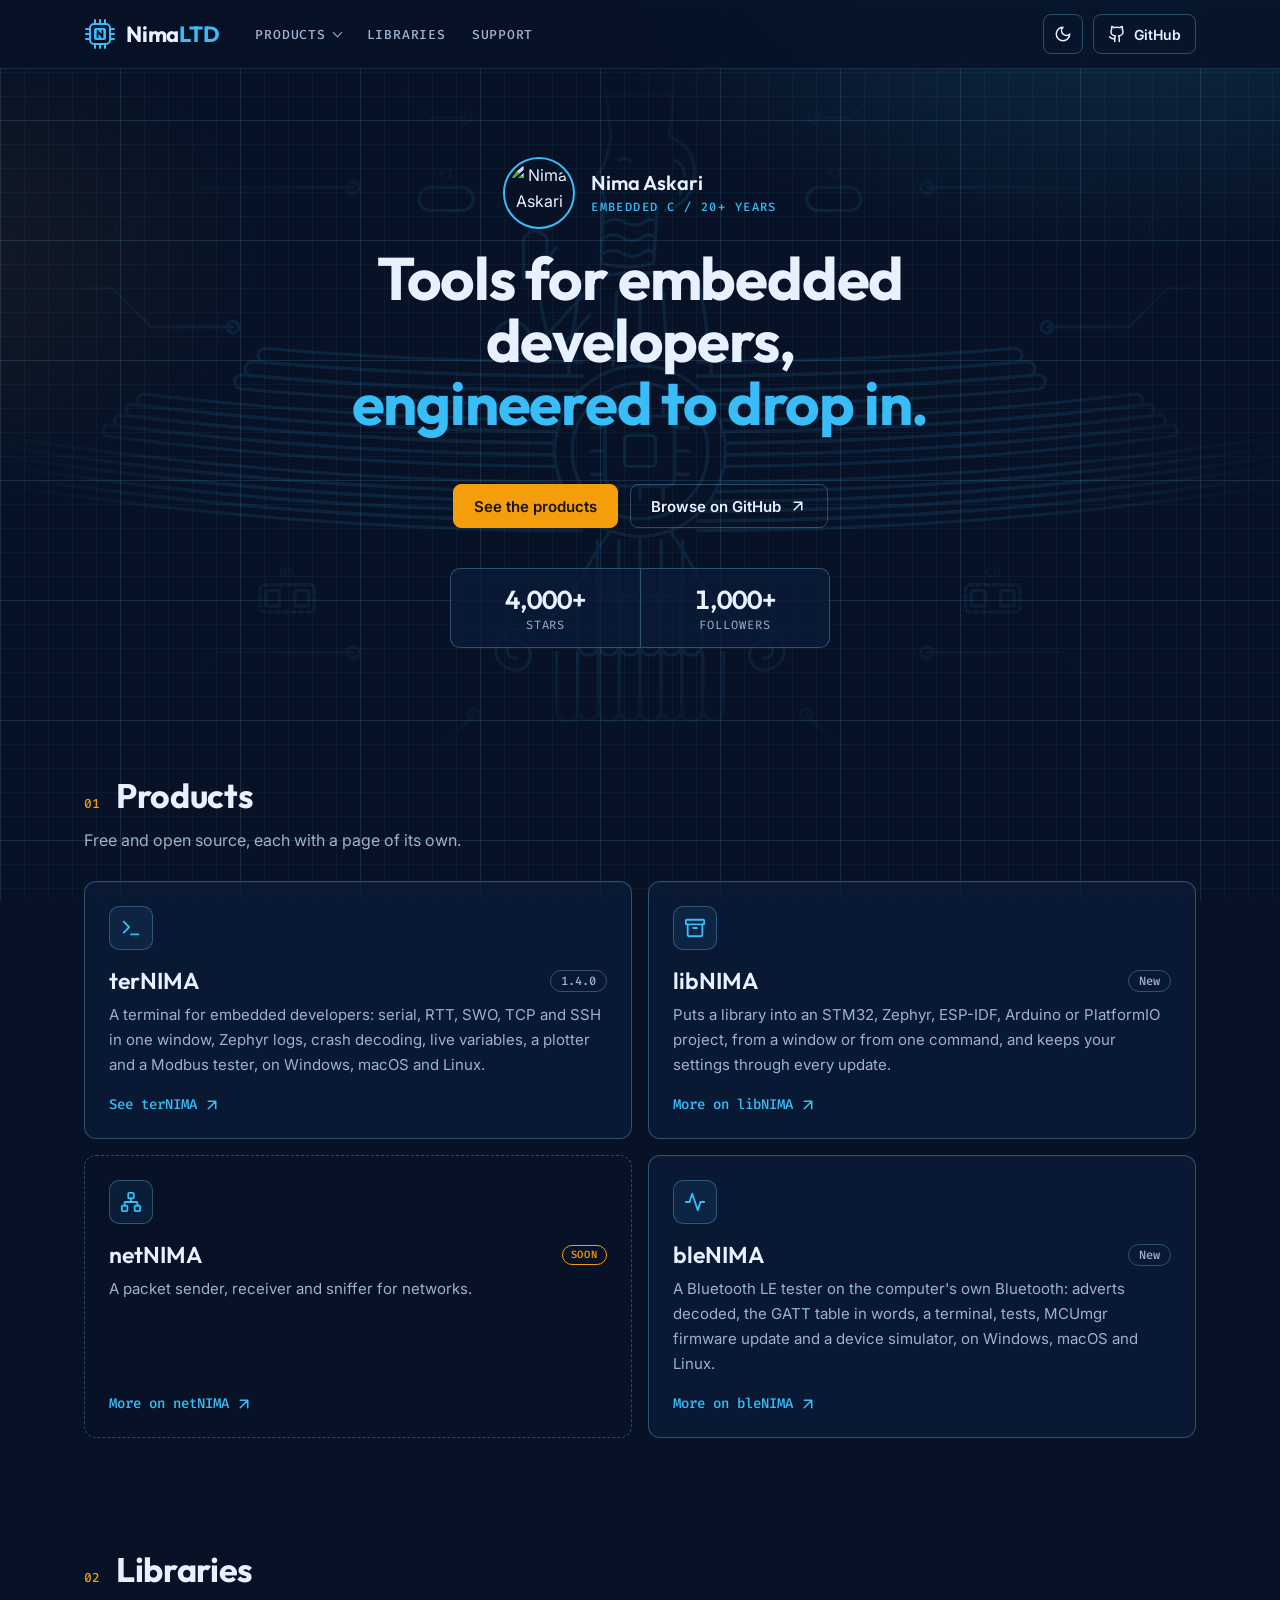
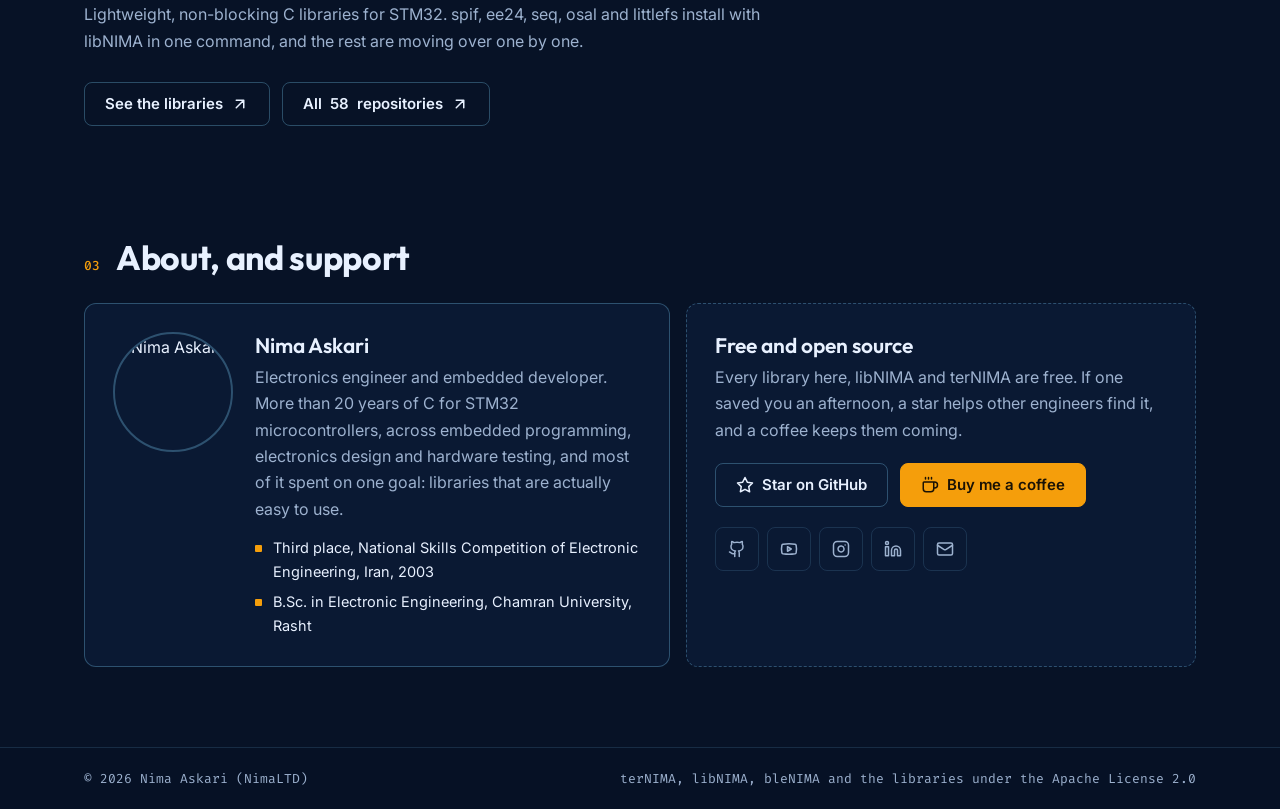
==== commit ed2acc82: "bleNIMA 0.3.0 on the site: it is out Its page is like libNIMA's: what it is, the download for Window" ====
--- a/index.html
+++ b/index.html
@@ -3,14 +3,14 @@
 <head>
 <meta charset="utf-8">
 <meta name="viewport" content="width=device-width, initial-scale=1">
-<title>Nima Askari (NimaLTD) | terNIMA, libNIMA and embedded C libraries</title>
-<meta name="description" content="terNIMA, a serial, RTT, SWO and TCP terminal for embedded developers, libNIMA, which puts a library into an STM32, Zephyr, ESP-IDF, Arduino or PlatformIO project with one command, and non-blocking C libraries for STM32. libNIMA and netNIMA are coming.">
+<title>Nima Askari (NimaLTD) | terNIMA, libNIMA, bleNIMA and embedded C libraries</title>
+<meta name="description" content="terNIMA, a serial, RTT, SWO and TCP terminal for embedded developers, libNIMA, which puts a library into an STM32, Zephyr, ESP-IDF, Arduino or PlatformIO project with one command, bleNIMA, a Bluetooth LE tester on the computer's own Bluetooth, and non-blocking C libraries for STM32. netNIMA is coming.">
 <meta name="author" content="Nima Askari">
 <link rel="canonical" href="https://nimaltd.github.io/">
 <meta property="og:type" content="website">
 <meta property="og:url" content="https://nimaltd.github.io/">
-<meta property="og:title" content="Nima Askari (NimaLTD) | terNIMA, libNIMA and embedded C libraries">
-<meta property="og:description" content="terNIMA, a serial, RTT, SWO and TCP terminal for embedded developers, libNIMA, which puts a library into an STM32, Zephyr, ESP-IDF, Arduino or PlatformIO project with one command, and non-blocking C libraries for STM32. libNIMA and netNIMA are coming.">
+<meta property="og:title" content="Nima Askari (NimaLTD) | terNIMA, libNIMA, bleNIMA and embedded C libraries">
+<meta property="og:description" content="terNIMA, a serial, RTT, SWO and TCP terminal for embedded developers, libNIMA, which puts a library into an STM32, Zephyr, ESP-IDF, Arduino or PlatformIO project with one command, bleNIMA, a Bluetooth LE tester on the computer's own Bluetooth, and non-blocking C libraries for STM32. netNIMA is coming.">
 <meta property="og:image" content="https://github.com/nimaltd.png">
 <meta name="twitter:card" content="summary">
 <meta name="theme-color" content="#071226">
@@ -61,7 +61,7 @@
           <li><a href="/ternima/"><b>terNIMA</b><span>A terminal for embedded developers</span></a></li>
           <li><a href="/libnima/"><b>libNIMA</b><span>A library into any project, from a window or a command</span></a></li>
           <li><a href="/netnima/"><b>netNIMA <em class="soon">Soon</em></b><span>Send, receive and sniff network packets</span></a></li>
-          <li><a href="/blenima/"><b>bleNIMA <em class="soon">Soon</em></b><span>A tool for Bluetooth Low Energy</span></a></li>
+          <li><a href="/blenima/"><b>bleNIMA</b><span>A Bluetooth LE tester for embedded developers</span></a></li>
         </ul>
       </details>
       <a href="/libraries/">Libraries</a>
@@ -120,10 +120,10 @@
         <p>A packet sender, receiver and sniffer for networks.</p>
         <span class="next-go">More on netNIMA <svg class="ico"><use href="/assets/icons.svg?v=3#i-arrow"/></svg></span>
       </a>
-      <a class="product later" href="/blenima/">
+      <a class="product" href="/blenima/">
         <span class="product-icon"><svg class="ico"><use href="/assets/icons.svg?v=3#i-activity"/></svg></span>
-        <h3>bleNIMA <em class="soon">Soon</em></h3>
-        <p>A tool for Bluetooth Low Energy devices.</p>
+        <h3>bleNIMA <span class="tag">New</span></h3>
+        <p>A Bluetooth LE tester on the computer's own Bluetooth: adverts decoded, the GATT table in words, a terminal, tests, MCUmgr firmware update and a device simulator, on Windows, macOS and Linux.</p>
         <span class="next-go">More on bleNIMA <svg class="ico"><use href="/assets/icons.svg?v=3#i-arrow"/></svg></span>
       </a>
     </div>
@@ -174,7 +174,7 @@
 <footer class="foot">
   <div class="wrap foot-row">
     <span>&copy; <span id="year">2026</span> Nima Askari (NimaLTD)</span>
-    <span>terNIMA, libNIMA and the libraries under the Apache License 2.0</span>
+    <span>terNIMA, libNIMA, bleNIMA and the libraries under the Apache License 2.0</span>
   </div>
 </footer>
 
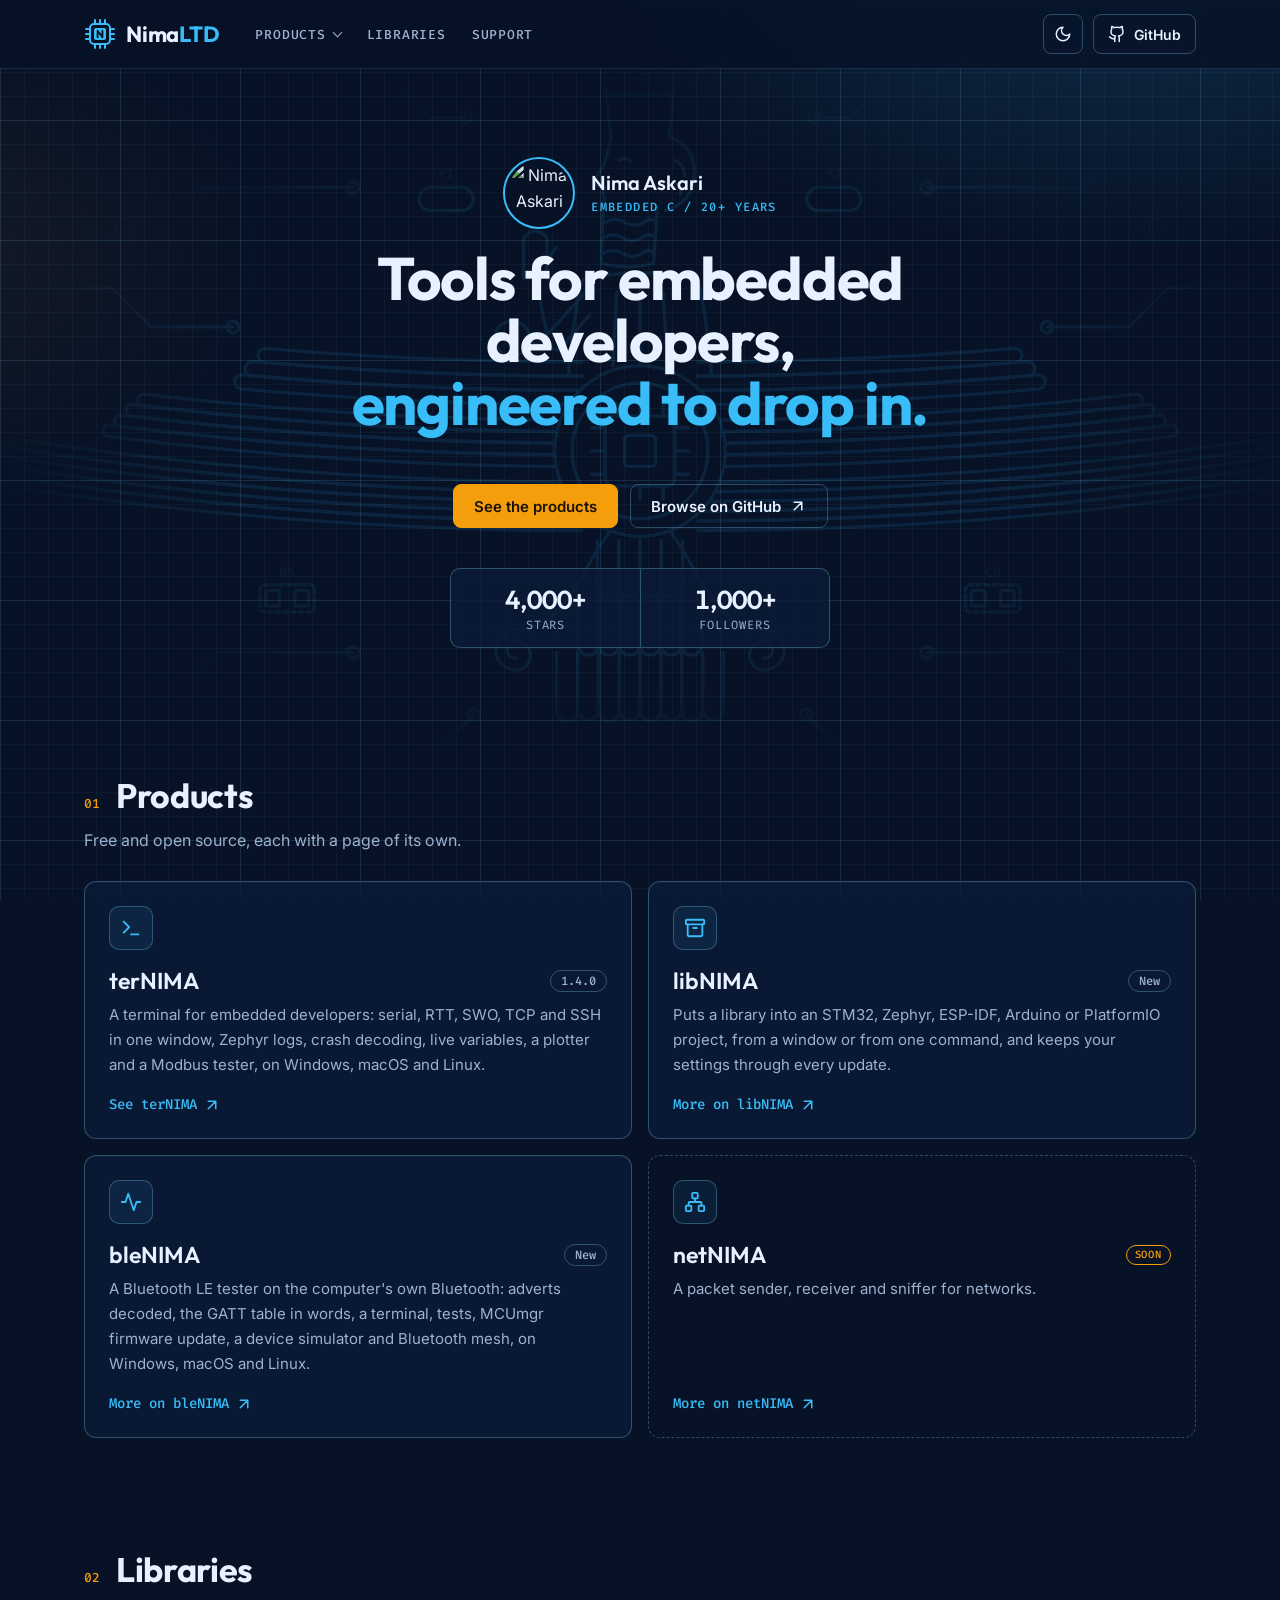
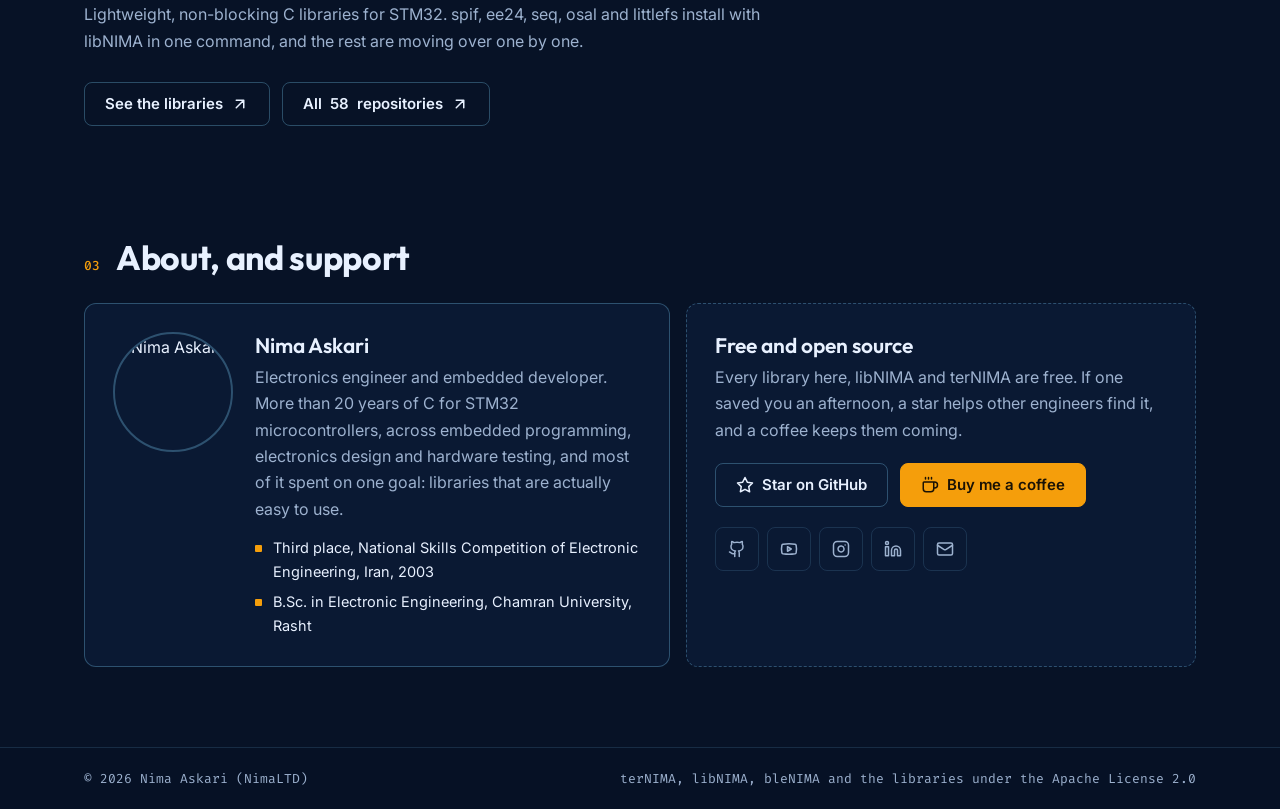
==== commit 9179948f: "bleNIMA 1.0.0: its page like terNIMA's and libNIMA's, and a help page - The bleNIMA page has the sam" ====
--- a/index.html
+++ b/index.html
@@ -60,8 +60,8 @@
         <ul class="menu-products-list">
           <li><a href="/ternima/"><b>terNIMA</b><span>A terminal for embedded developers</span></a></li>
           <li><a href="/libnima/"><b>libNIMA</b><span>A library into any project, from a window or a command</span></a></li>
+          <li><a href="/blenima/"><b>bleNIMA</b><span>A Bluetooth LE tester for embedded developers</span></a></li>
           <li><a href="/netnima/"><b>netNIMA <em class="soon">Soon</em></b><span>Send, receive and sniff network packets</span></a></li>
-          <li><a href="/blenima/"><b>bleNIMA</b><span>A Bluetooth LE tester for embedded developers</span></a></li>
         </ul>
       </details>
       <a href="/libraries/">Libraries</a>
@@ -114,17 +114,17 @@
         <p>Puts a library into an STM32, Zephyr, ESP-IDF, Arduino or PlatformIO project, from a window or from one command, and keeps your settings through every update.</p>
         <span class="next-go">More on libNIMA <svg class="ico"><use href="/assets/icons.svg?v=3#i-arrow"/></svg></span>
       </a>
+      <a class="product" href="/blenima/">
+        <span class="product-icon"><svg class="ico"><use href="/assets/icons.svg?v=3#i-activity"/></svg></span>
+        <h3>bleNIMA <span class="tag">New</span></h3>
+        <p>A Bluetooth LE tester on the computer's own Bluetooth: adverts decoded, the GATT table in words, a terminal, tests, MCUmgr firmware update, a device simulator and Bluetooth mesh, on Windows, macOS and Linux.</p>
+        <span class="next-go">More on bleNIMA <svg class="ico"><use href="/assets/icons.svg?v=3#i-arrow"/></svg></span>
+      </a>
       <a class="product later" href="/netnima/">
         <span class="product-icon"><svg class="ico"><use href="/assets/icons.svg?v=3#i-network"/></svg></span>
         <h3>netNIMA <em class="soon">Soon</em></h3>
         <p>A packet sender, receiver and sniffer for networks.</p>
         <span class="next-go">More on netNIMA <svg class="ico"><use href="/assets/icons.svg?v=3#i-arrow"/></svg></span>
-      </a>
-      <a class="product" href="/blenima/">
-        <span class="product-icon"><svg class="ico"><use href="/assets/icons.svg?v=3#i-activity"/></svg></span>
-        <h3>bleNIMA <span class="tag">New</span></h3>
-        <p>A Bluetooth LE tester on the computer's own Bluetooth: adverts decoded, the GATT table in words, a terminal, tests, MCUmgr firmware update and a device simulator, on Windows, macOS and Linux.</p>
-        <span class="next-go">More on bleNIMA <svg class="ico"><use href="/assets/icons.svg?v=3#i-arrow"/></svg></span>
       </a>
     </div>
   </section>
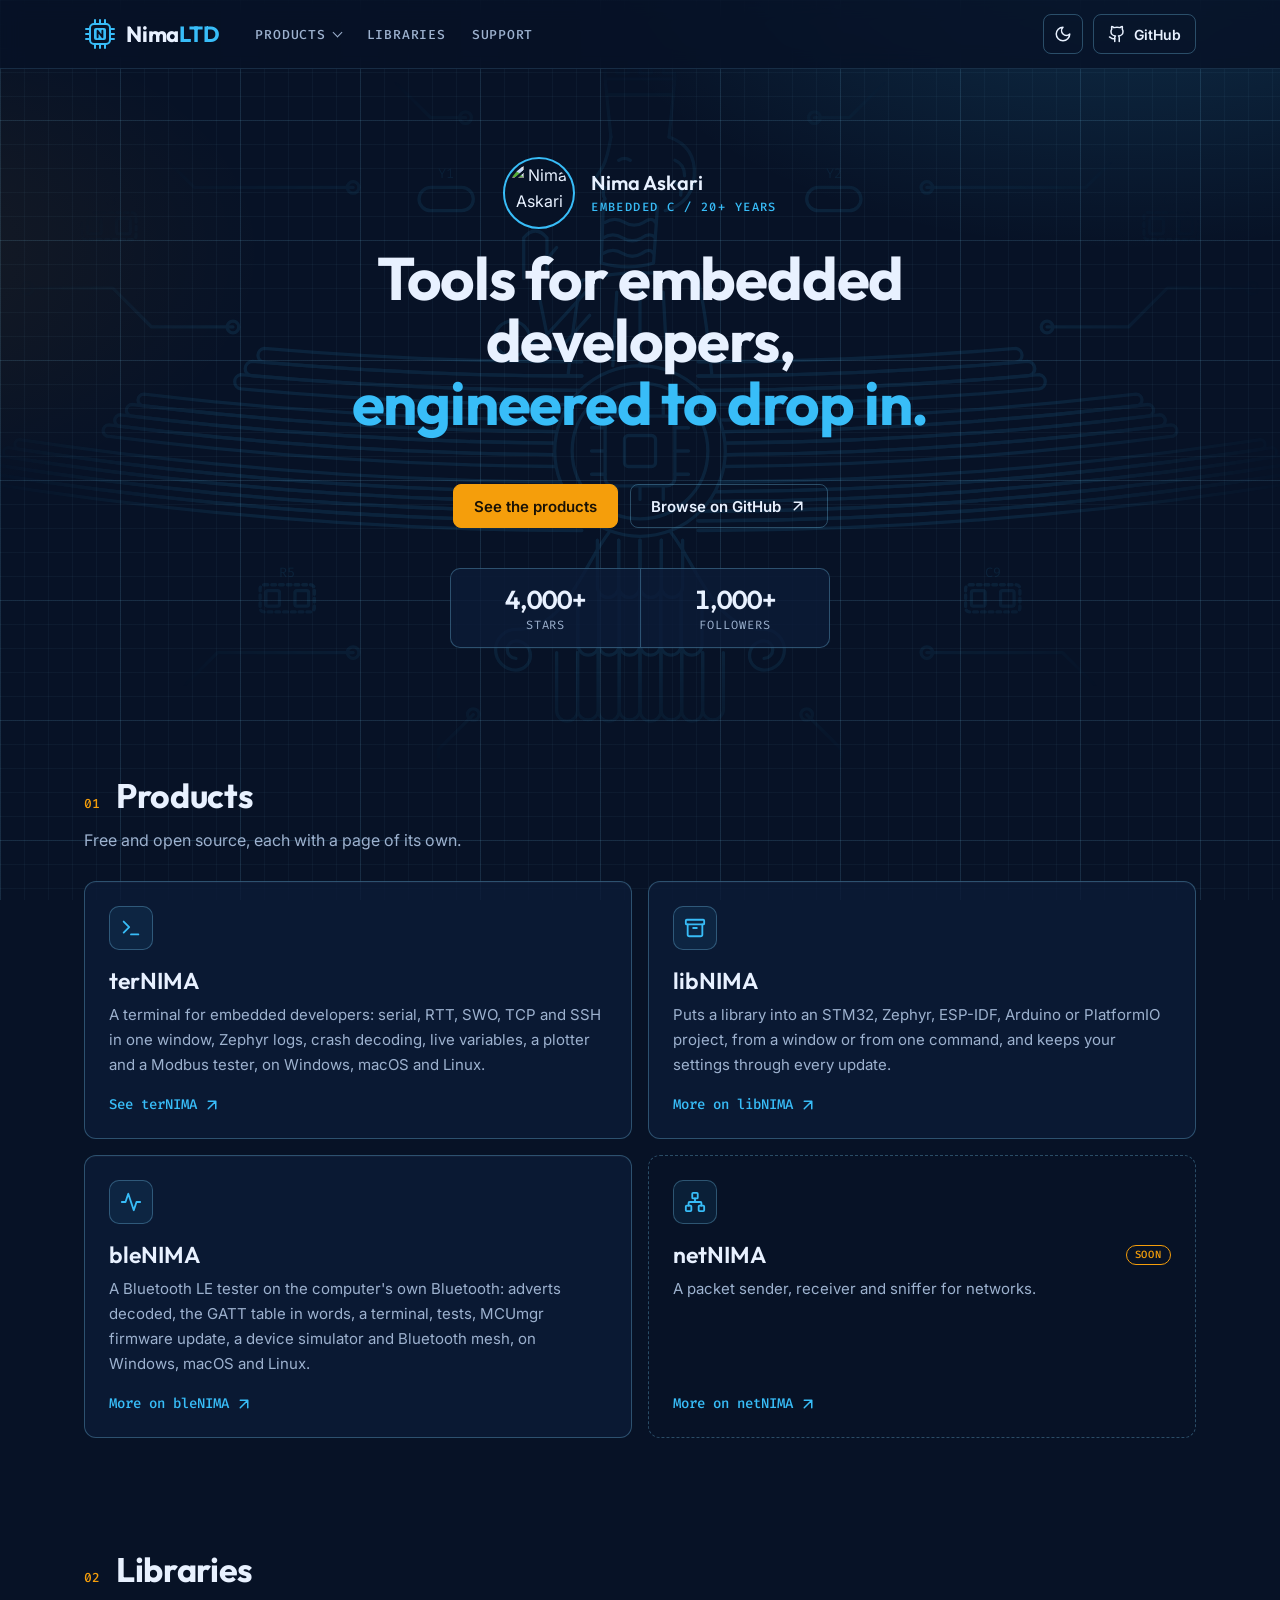
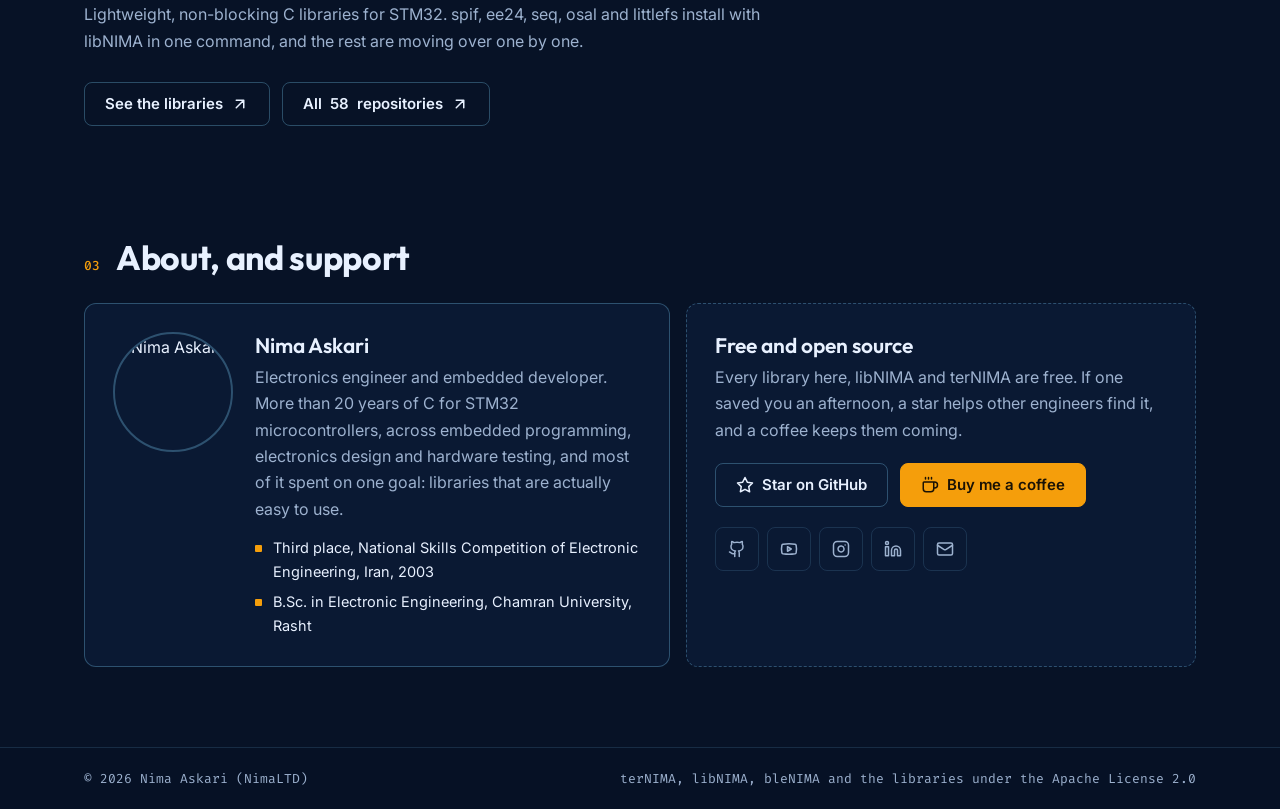
==== commit 13171ecd: "No version, date or New on the site, and libNIMA's help for 1.3.0 A product's card and page name no " ====
--- a/index.html
+++ b/index.html
@@ -104,19 +104,19 @@
     <div class="product-grid">
       <a class="product" href="/ternima/">
         <span class="product-icon"><svg class="ico"><use href="/assets/icons.svg?v=3#i-terminal"/></svg></span>
-        <h3>terNIMA <span class="tag"><span data-ternima="version">1.4.0</span></span></h3>
+        <h3>terNIMA</h3>
         <p>A terminal for embedded developers: serial, RTT, SWO, TCP and SSH in one window, Zephyr logs, crash decoding, live variables, a plotter and a Modbus tester, on Windows, macOS and Linux.</p>
         <span class="next-go">See terNIMA <svg class="ico"><use href="/assets/icons.svg?v=3#i-arrow"/></svg></span>
       </a>
       <a class="product" href="/libnima/">
         <span class="product-icon"><svg class="ico"><use href="/assets/icons.svg?v=3#i-source"/></svg></span>
-        <h3>libNIMA <span class="tag">New</span></h3>
+        <h3>libNIMA</h3>
         <p>Puts a library into an STM32, Zephyr, ESP-IDF, Arduino or PlatformIO project, from a window or from one command, and keeps your settings through every update.</p>
         <span class="next-go">More on libNIMA <svg class="ico"><use href="/assets/icons.svg?v=3#i-arrow"/></svg></span>
       </a>
       <a class="product" href="/blenima/">
         <span class="product-icon"><svg class="ico"><use href="/assets/icons.svg?v=3#i-activity"/></svg></span>
-        <h3>bleNIMA <span class="tag">New</span></h3>
+        <h3>bleNIMA</h3>
         <p>A Bluetooth LE tester on the computer's own Bluetooth: adverts decoded, the GATT table in words, a terminal, tests, MCUmgr firmware update, a device simulator and Bluetooth mesh, on Windows, macOS and Linux.</p>
         <span class="next-go">More on bleNIMA <svg class="ico"><use href="/assets/icons.svg?v=3#i-arrow"/></svg></span>
       </a>
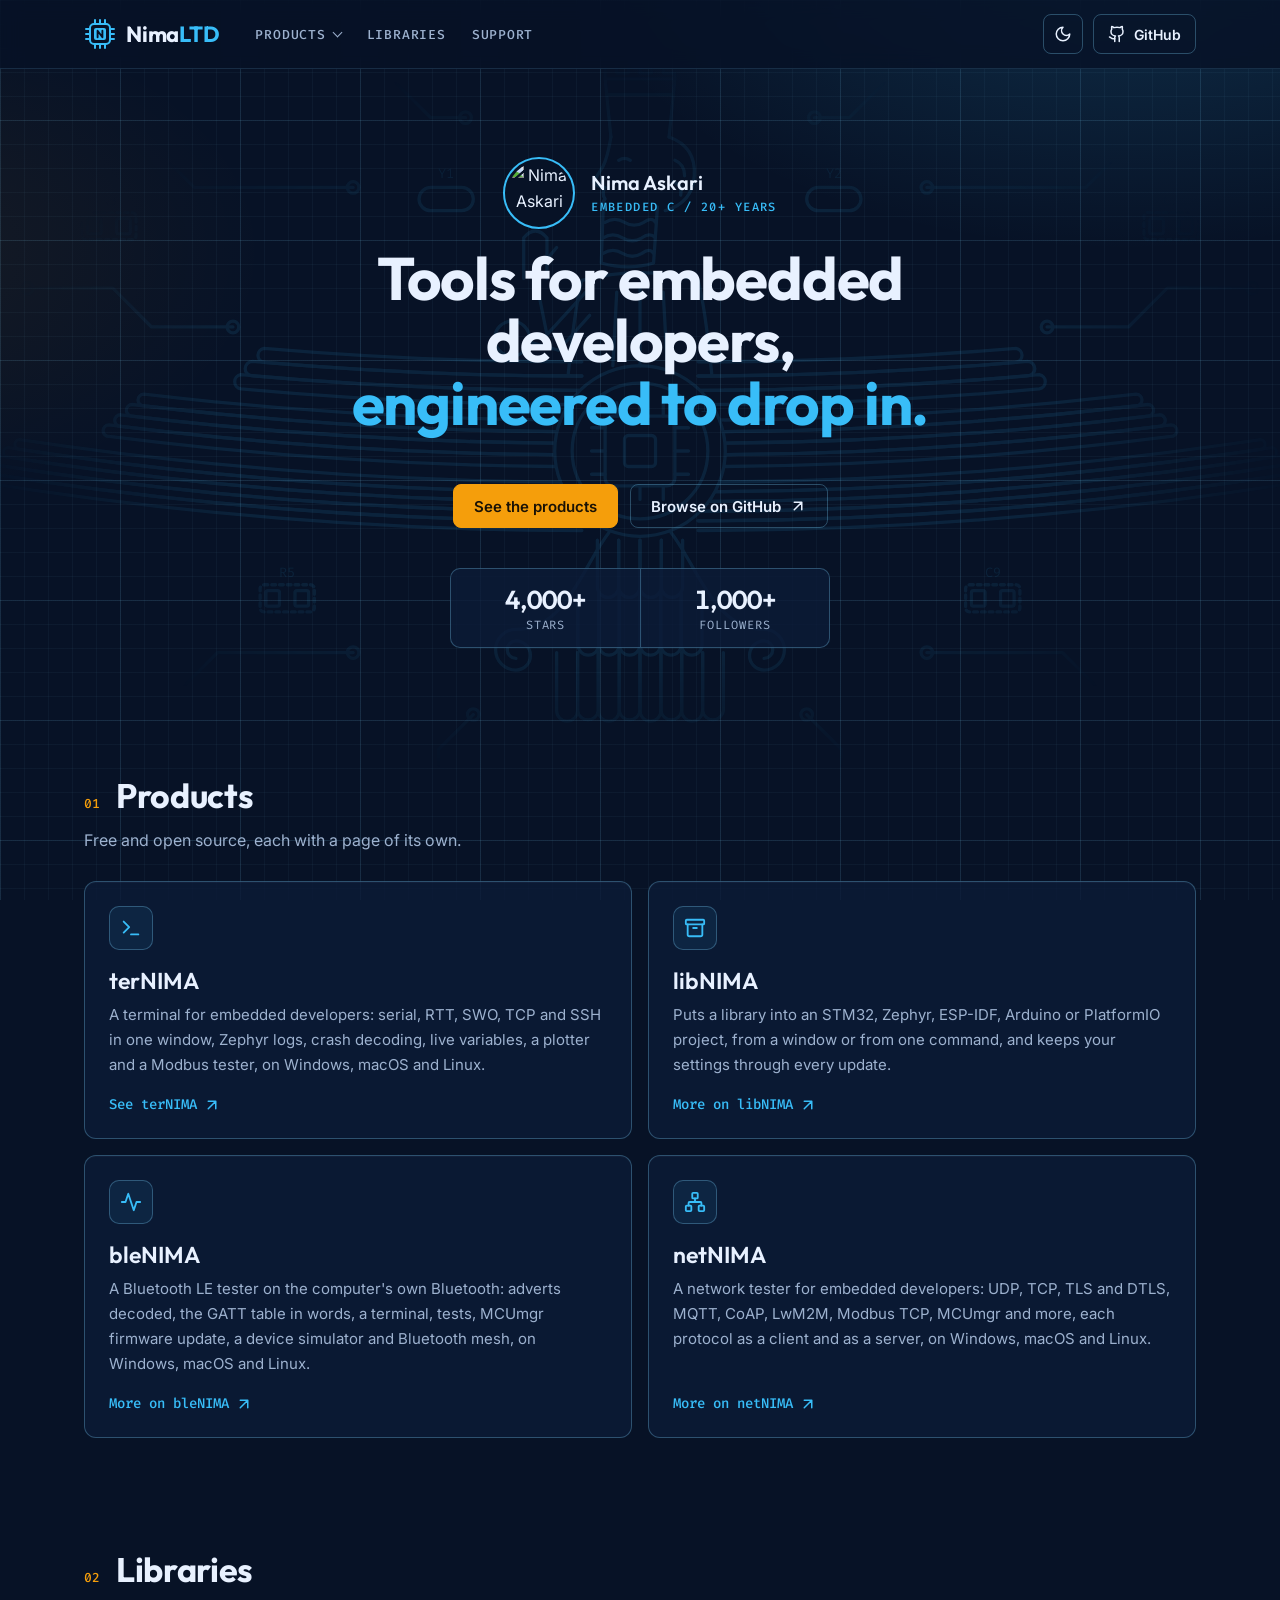
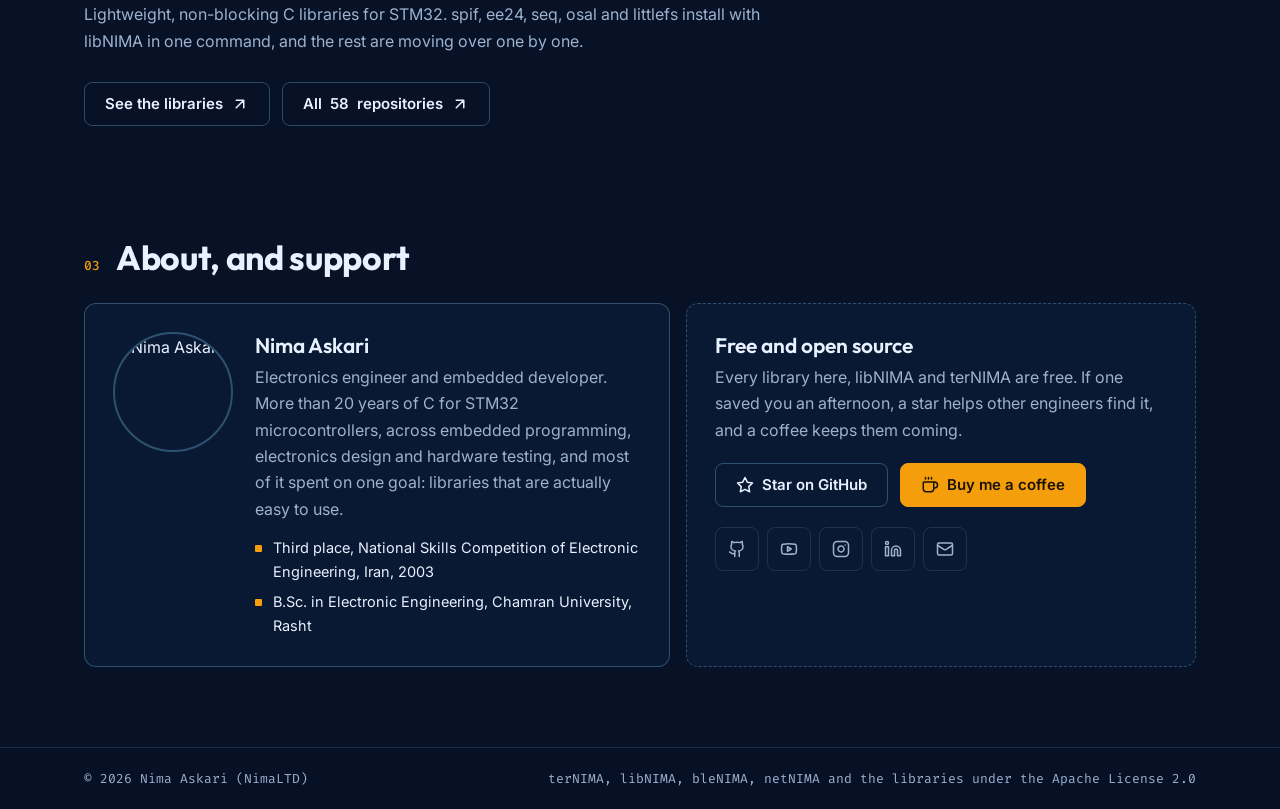
==== commit e2ee972b: "netNIMA 0.1.0 on the site: it is out Its page is like bleNIMA's first one: what it is, the download " ====
--- a/index.html
+++ b/index.html
@@ -3,14 +3,14 @@
 <head>
 <meta charset="utf-8">
 <meta name="viewport" content="width=device-width, initial-scale=1">
-<title>Nima Askari (NimaLTD) | terNIMA, libNIMA, bleNIMA and embedded C libraries</title>
-<meta name="description" content="terNIMA, a serial, RTT, SWO and TCP terminal for embedded developers, libNIMA, which puts a library into an STM32, Zephyr, ESP-IDF, Arduino or PlatformIO project with one command, bleNIMA, a Bluetooth LE tester on the computer's own Bluetooth, and non-blocking C libraries for STM32. netNIMA is coming.">
+<title>Nima Askari (NimaLTD) | terNIMA, libNIMA, bleNIMA, netNIMA and embedded C libraries</title>
+<meta name="description" content="terNIMA, a serial, RTT, SWO and TCP terminal for embedded developers, libNIMA, which puts a library into an STM32, Zephyr, ESP-IDF, Arduino or PlatformIO project with one command, bleNIMA, a Bluetooth LE tester on the computer's own Bluetooth, netNIMA, a network tester with each protocol as a client and as a server, and non-blocking C libraries for STM32.">
 <meta name="author" content="Nima Askari">
 <link rel="canonical" href="https://nimaltd.github.io/">
 <meta property="og:type" content="website">
 <meta property="og:url" content="https://nimaltd.github.io/">
-<meta property="og:title" content="Nima Askari (NimaLTD) | terNIMA, libNIMA, bleNIMA and embedded C libraries">
-<meta property="og:description" content="terNIMA, a serial, RTT, SWO and TCP terminal for embedded developers, libNIMA, which puts a library into an STM32, Zephyr, ESP-IDF, Arduino or PlatformIO project with one command, bleNIMA, a Bluetooth LE tester on the computer's own Bluetooth, and non-blocking C libraries for STM32. netNIMA is coming.">
+<meta property="og:title" content="Nima Askari (NimaLTD) | terNIMA, libNIMA, bleNIMA, netNIMA and embedded C libraries">
+<meta property="og:description" content="terNIMA, a serial, RTT, SWO and TCP terminal for embedded developers, libNIMA, which puts a library into an STM32, Zephyr, ESP-IDF, Arduino or PlatformIO project with one command, bleNIMA, a Bluetooth LE tester on the computer's own Bluetooth, netNIMA, a network tester with each protocol as a client and as a server, and non-blocking C libraries for STM32.">
 <meta property="og:image" content="https://github.com/nimaltd.png">
 <meta name="twitter:card" content="summary">
 <meta name="theme-color" content="#071226">
@@ -61,7 +61,7 @@
           <li><a href="/ternima/"><b>terNIMA</b><span>A terminal for embedded developers</span></a></li>
           <li><a href="/libnima/"><b>libNIMA</b><span>A library into any project, from a window or a command</span></a></li>
           <li><a href="/blenima/"><b>bleNIMA</b><span>A Bluetooth LE tester for embedded developers</span></a></li>
-          <li><a href="/netnima/"><b>netNIMA <em class="soon">Soon</em></b><span>Send, receive and sniff network packets</span></a></li>
+          <li><a href="/netnima/"><b>netNIMA</b><span>A network tester for embedded developers</span></a></li>
         </ul>
       </details>
       <a href="/libraries/">Libraries</a>
@@ -120,10 +120,10 @@
         <p>A Bluetooth LE tester on the computer's own Bluetooth: adverts decoded, the GATT table in words, a terminal, tests, MCUmgr firmware update, a device simulator and Bluetooth mesh, on Windows, macOS and Linux.</p>
         <span class="next-go">More on bleNIMA <svg class="ico"><use href="/assets/icons.svg?v=3#i-arrow"/></svg></span>
       </a>
-      <a class="product later" href="/netnima/">
+      <a class="product" href="/netnima/">
         <span class="product-icon"><svg class="ico"><use href="/assets/icons.svg?v=3#i-network"/></svg></span>
-        <h3>netNIMA <em class="soon">Soon</em></h3>
-        <p>A packet sender, receiver and sniffer for networks.</p>
+        <h3>netNIMA</h3>
+        <p>A network tester for embedded developers: UDP, TCP, TLS and DTLS, MQTT, CoAP, LwM2M, Modbus TCP, MCUmgr and more, each protocol as a client and as a server, on Windows, macOS and Linux.</p>
         <span class="next-go">More on netNIMA <svg class="ico"><use href="/assets/icons.svg?v=3#i-arrow"/></svg></span>
       </a>
     </div>
@@ -174,7 +174,7 @@
 <footer class="foot">
   <div class="wrap foot-row">
     <span>&copy; <span id="year">2026</span> Nima Askari (NimaLTD)</span>
-    <span>terNIMA, libNIMA, bleNIMA and the libraries under the Apache License 2.0</span>
+    <span>terNIMA, libNIMA, bleNIMA, netNIMA and the libraries under the Apache License 2.0</span>
   </div>
 </footer>
 
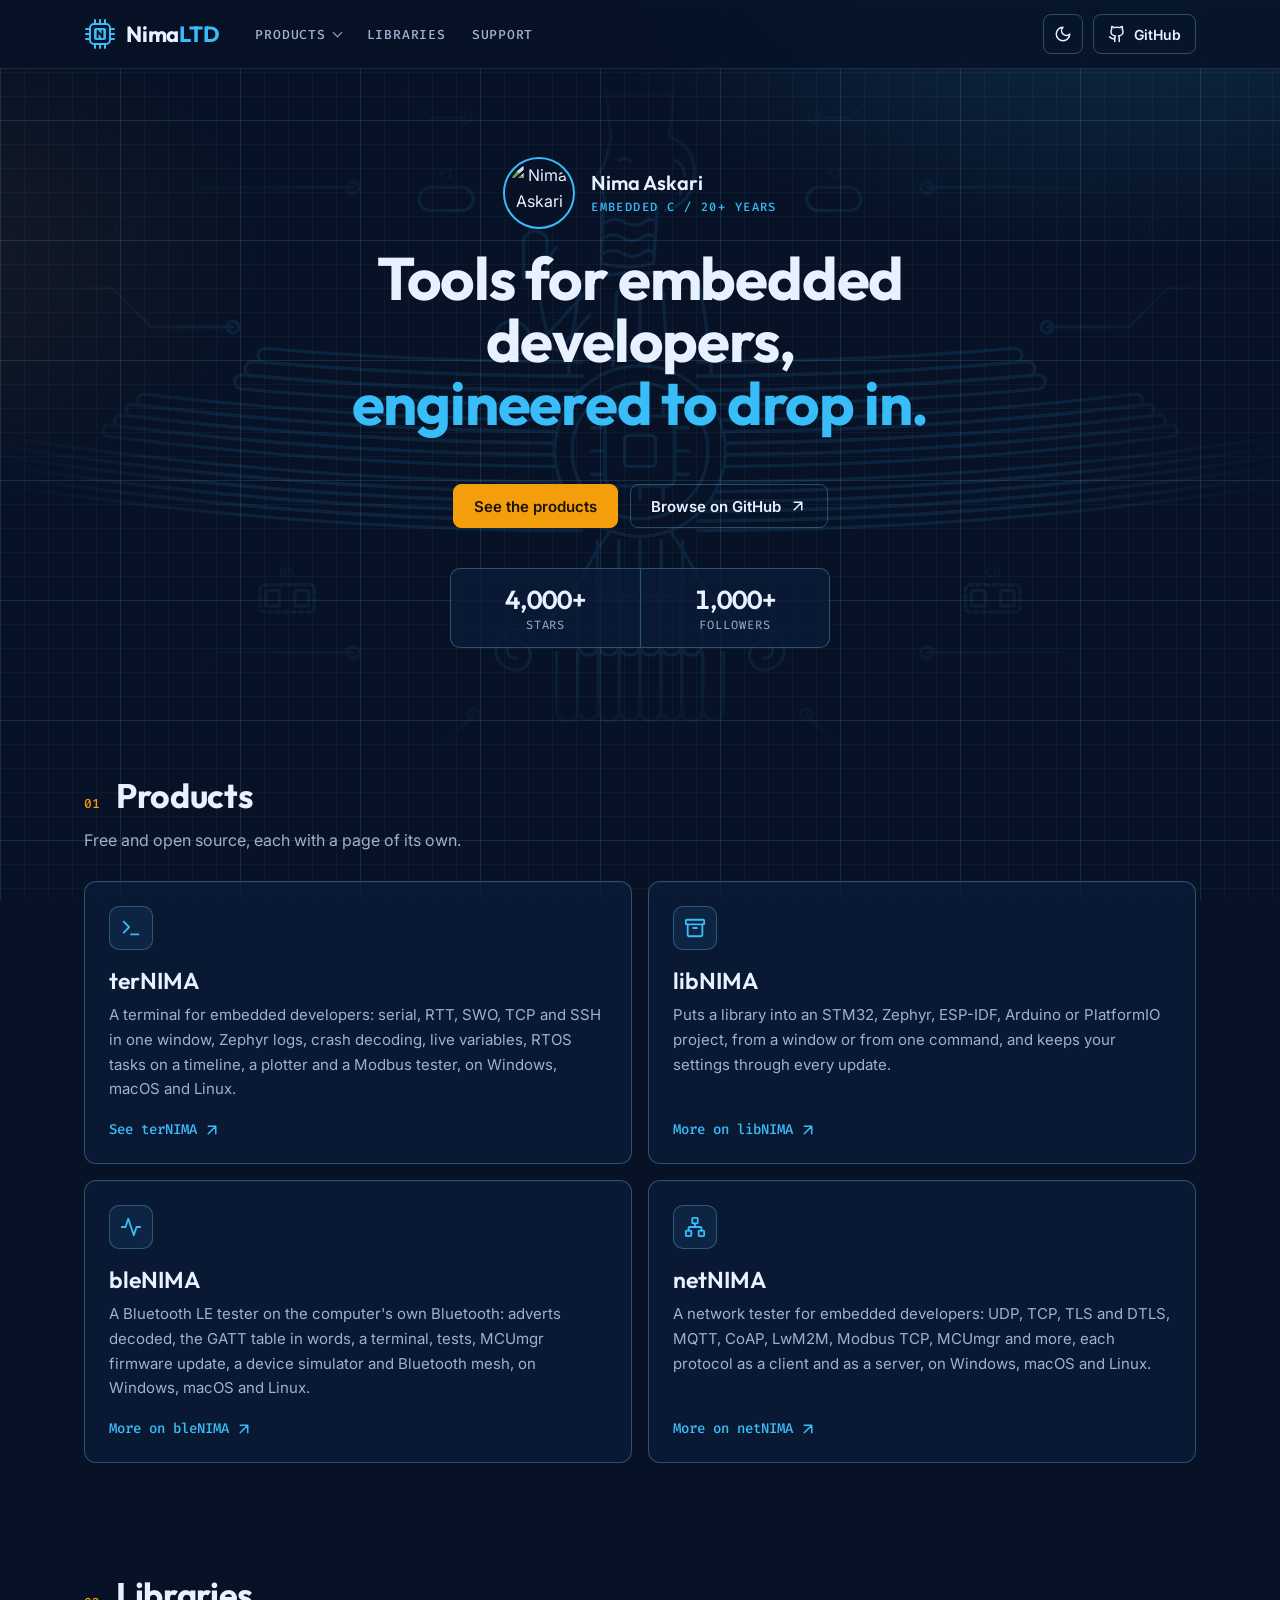
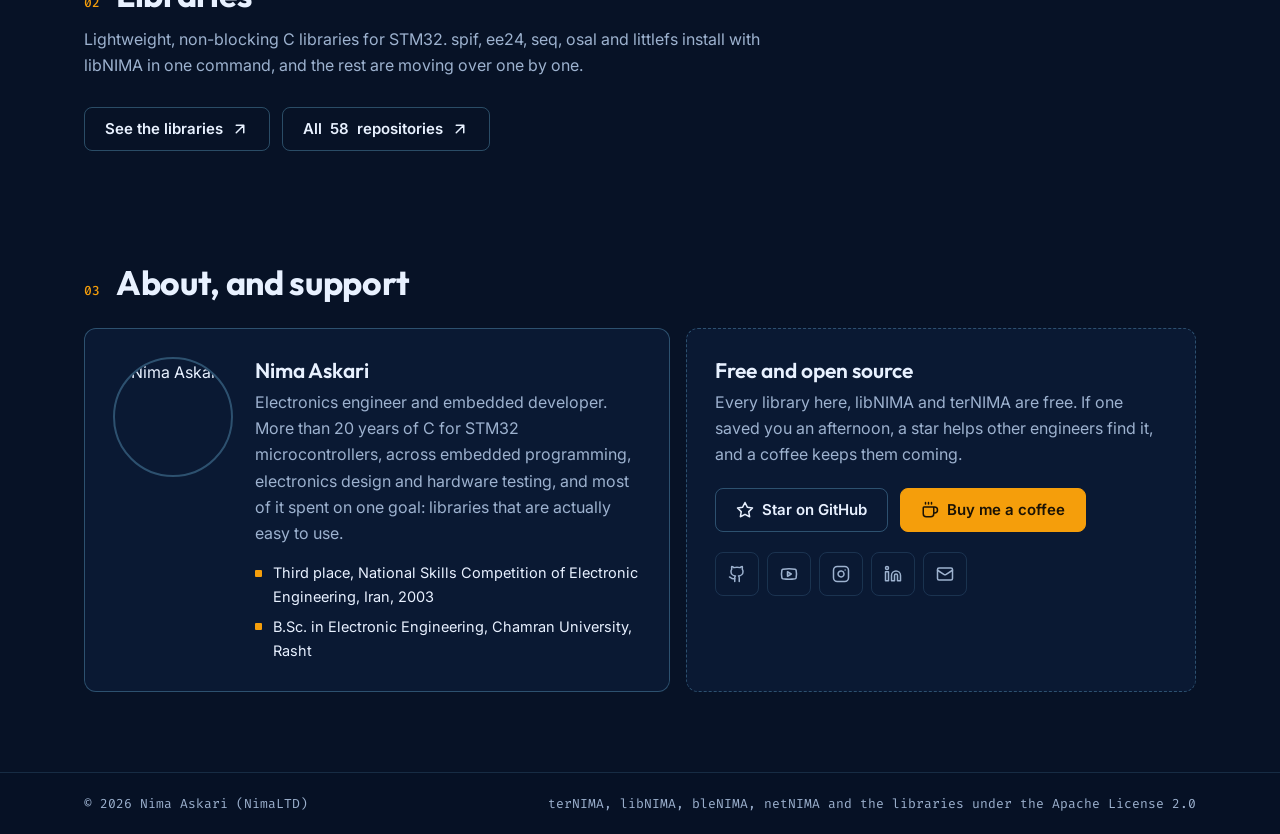
==== commit 20ab7fe6: "terNIMA 1.7.0: RTOS tasks and the timeline of every switch The help has a section on the Live view's" ====
--- a/index.html
+++ b/index.html
@@ -35,7 +35,7 @@
 <link href="https://fonts.googleapis.com/css2?family=Fira+Code:wght@400;500&family=Inter:wght@400;500;600&family=Outfit:wght@500;600;700&display=swap" rel="stylesheet">
 <!-- ?v= is the version of the files in /assets: when one of them changes, raise it everywhere in the site at once, site.js too, so that no page is shown with an old copy of one. -->
 <link rel="stylesheet" href="/assets/site.css?v=3">
-<script src="/assets/site.js?v=3" defer></script>
+<script src="/assets/site.js?v=4" defer></script>
 </head>
 <body>
 
@@ -105,7 +105,7 @@
       <a class="product" href="/ternima/">
         <span class="product-icon"><svg class="ico"><use href="/assets/icons.svg?v=3#i-terminal"/></svg></span>
         <h3>terNIMA</h3>
-        <p>A terminal for embedded developers: serial, RTT, SWO, TCP and SSH in one window, Zephyr logs, crash decoding, live variables, a plotter and a Modbus tester, on Windows, macOS and Linux.</p>
+        <p>A terminal for embedded developers: serial, RTT, SWO, TCP and SSH in one window, Zephyr logs, crash decoding, live variables, RTOS tasks on a timeline, a plotter and a Modbus tester, on Windows, macOS and Linux.</p>
         <span class="next-go">See terNIMA <svg class="ico"><use href="/assets/icons.svg?v=3#i-arrow"/></svg></span>
       </a>
       <a class="product" href="/libnima/">
